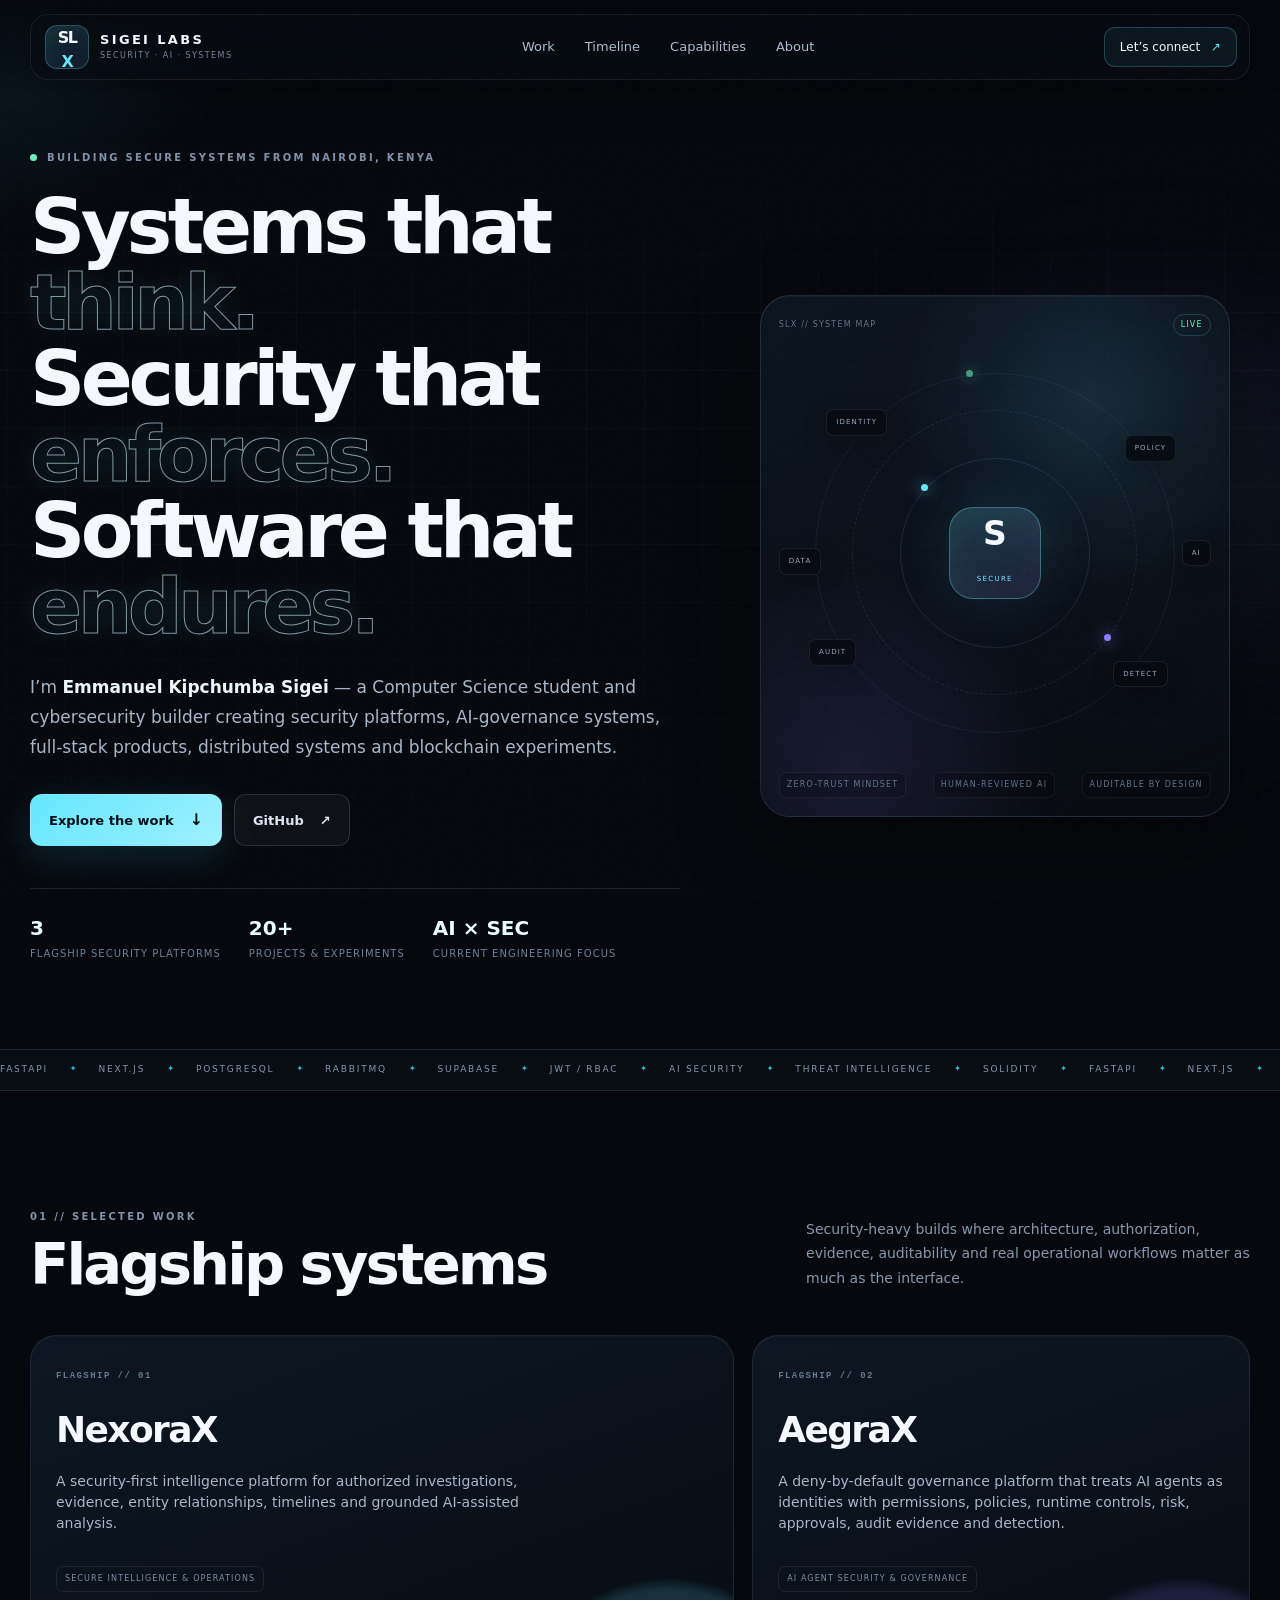
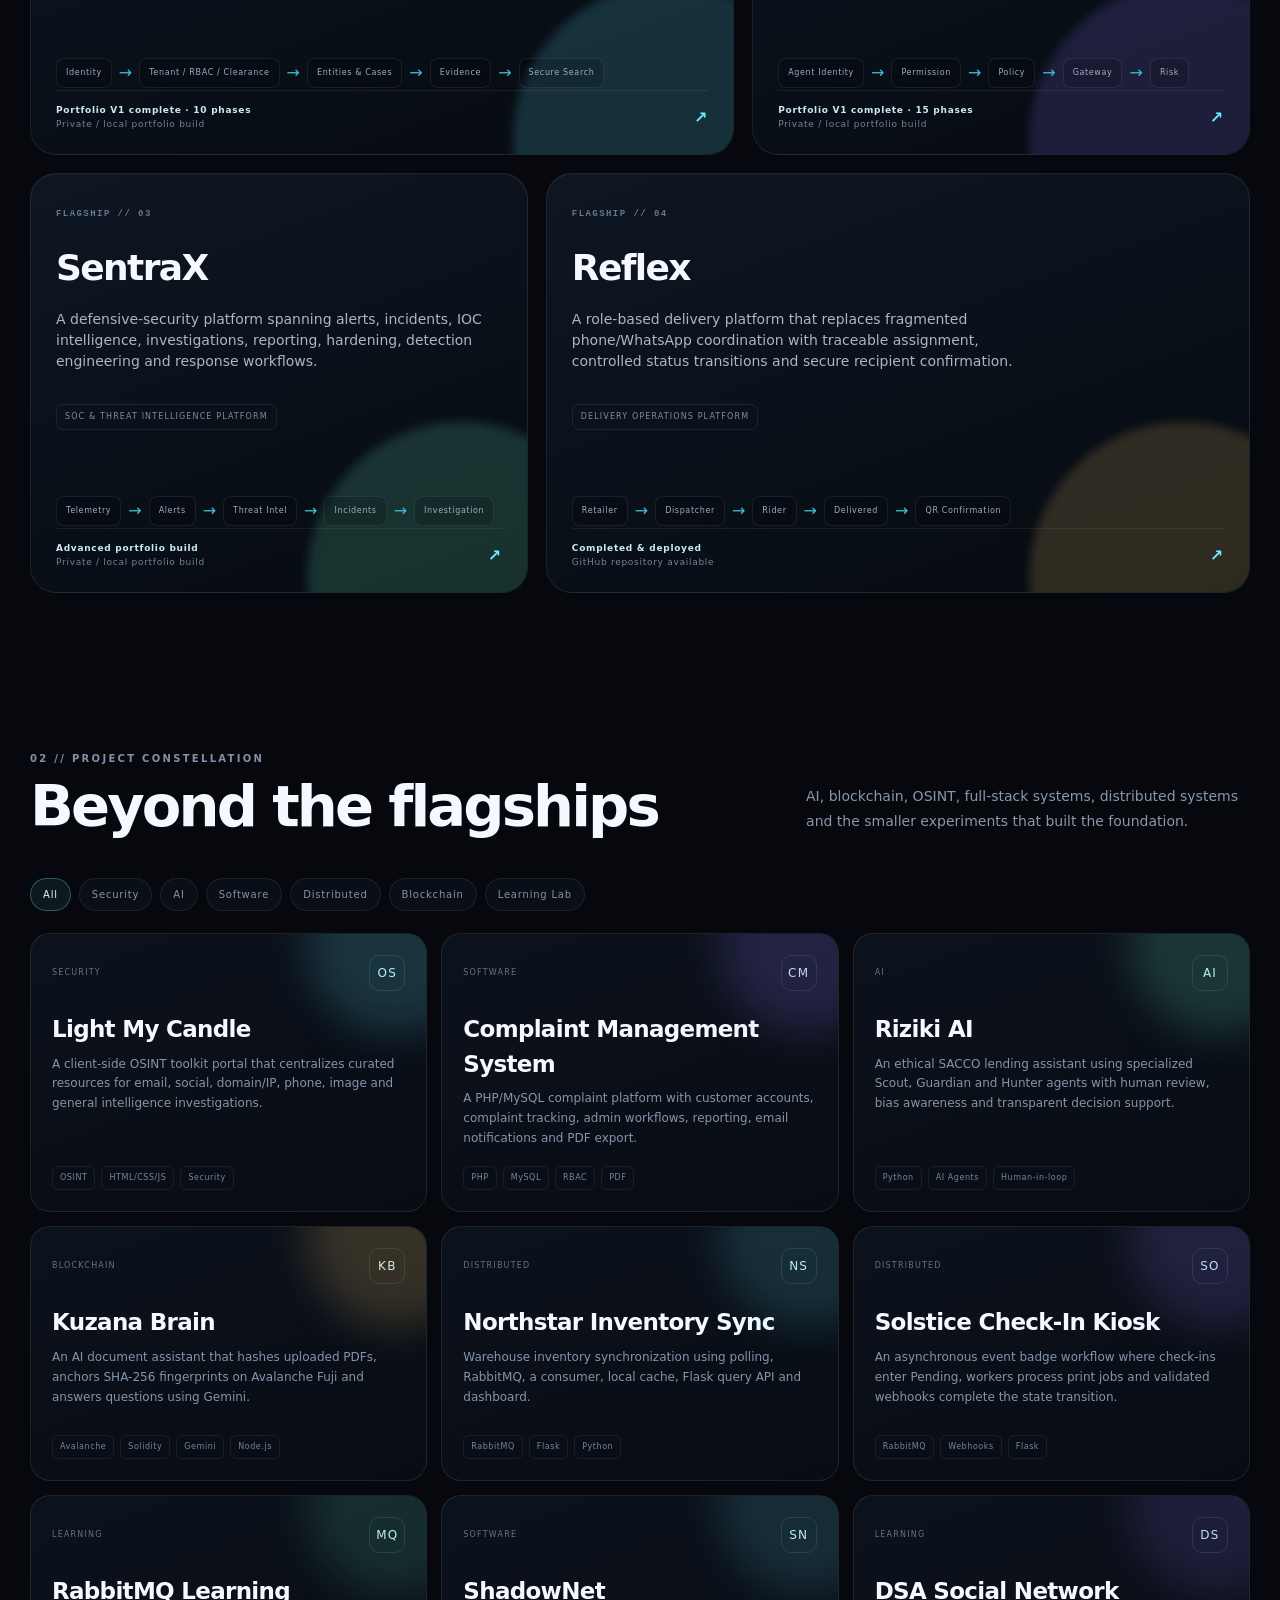
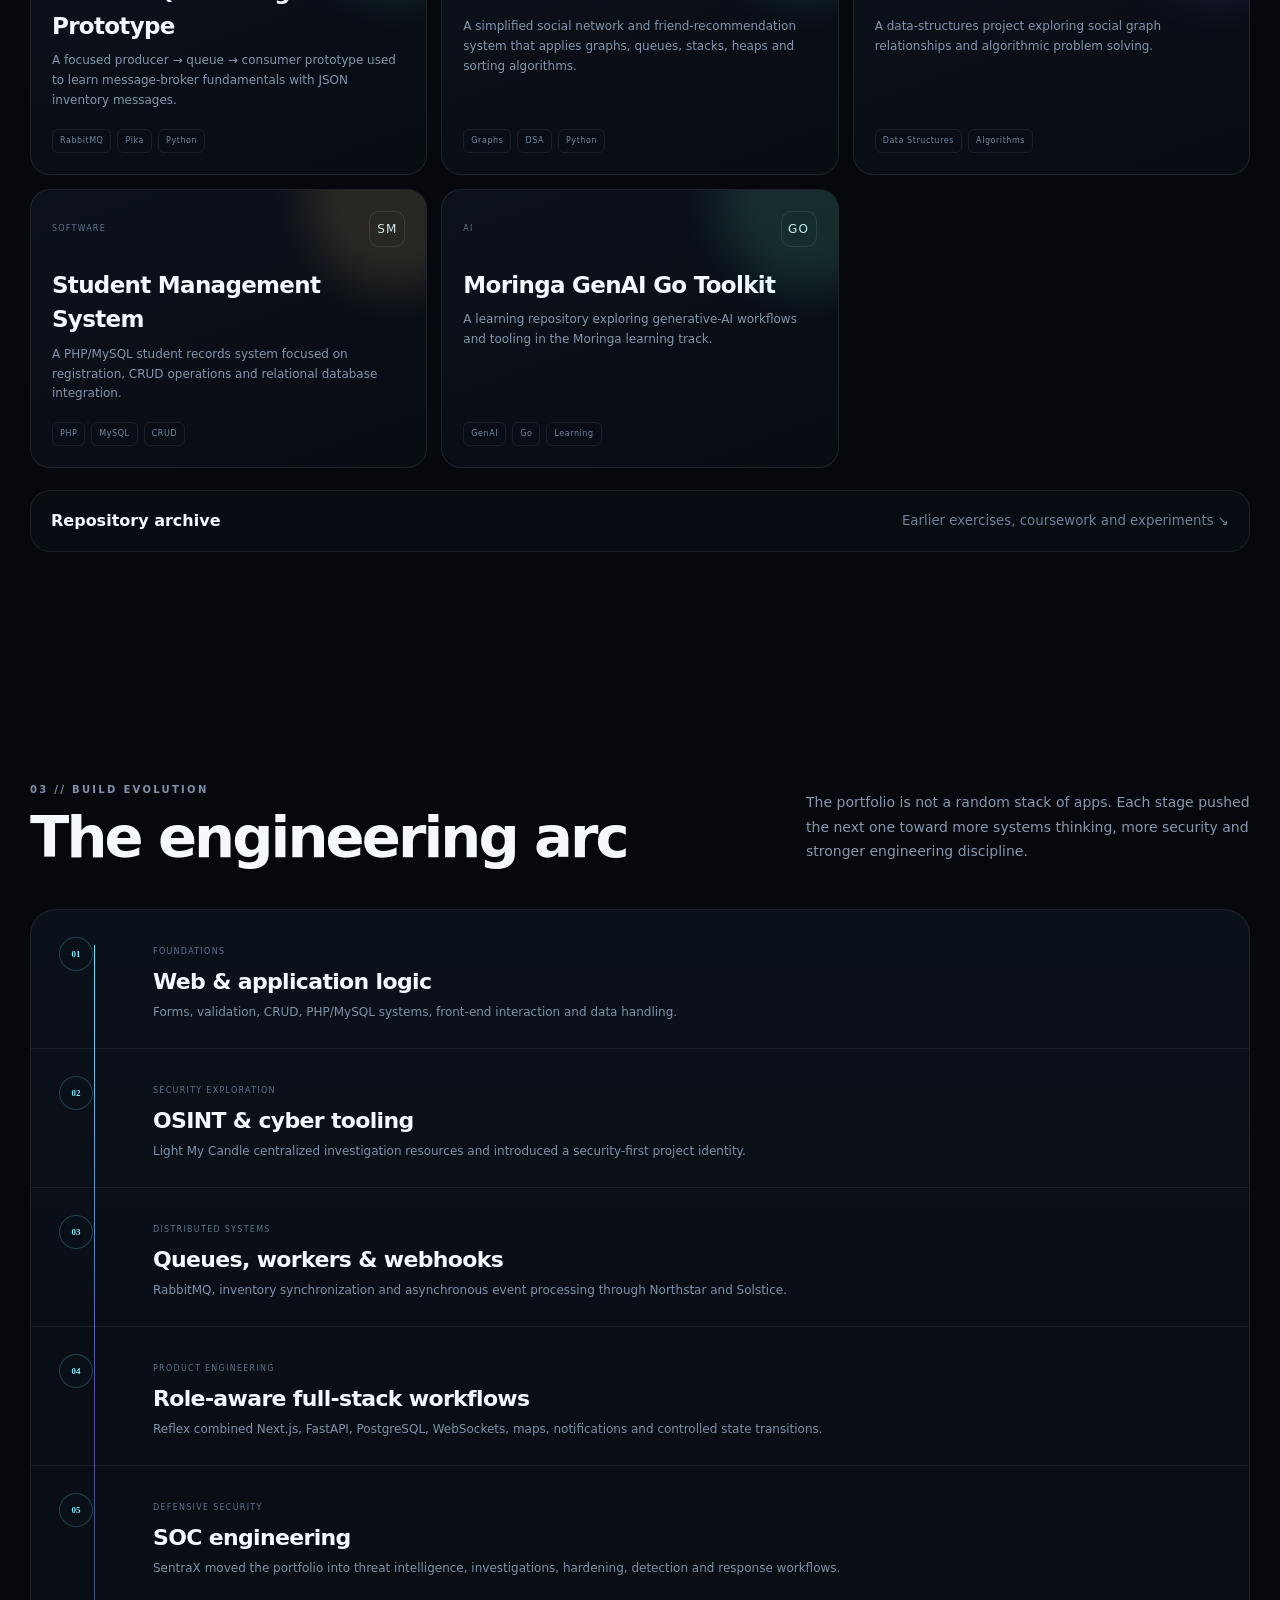
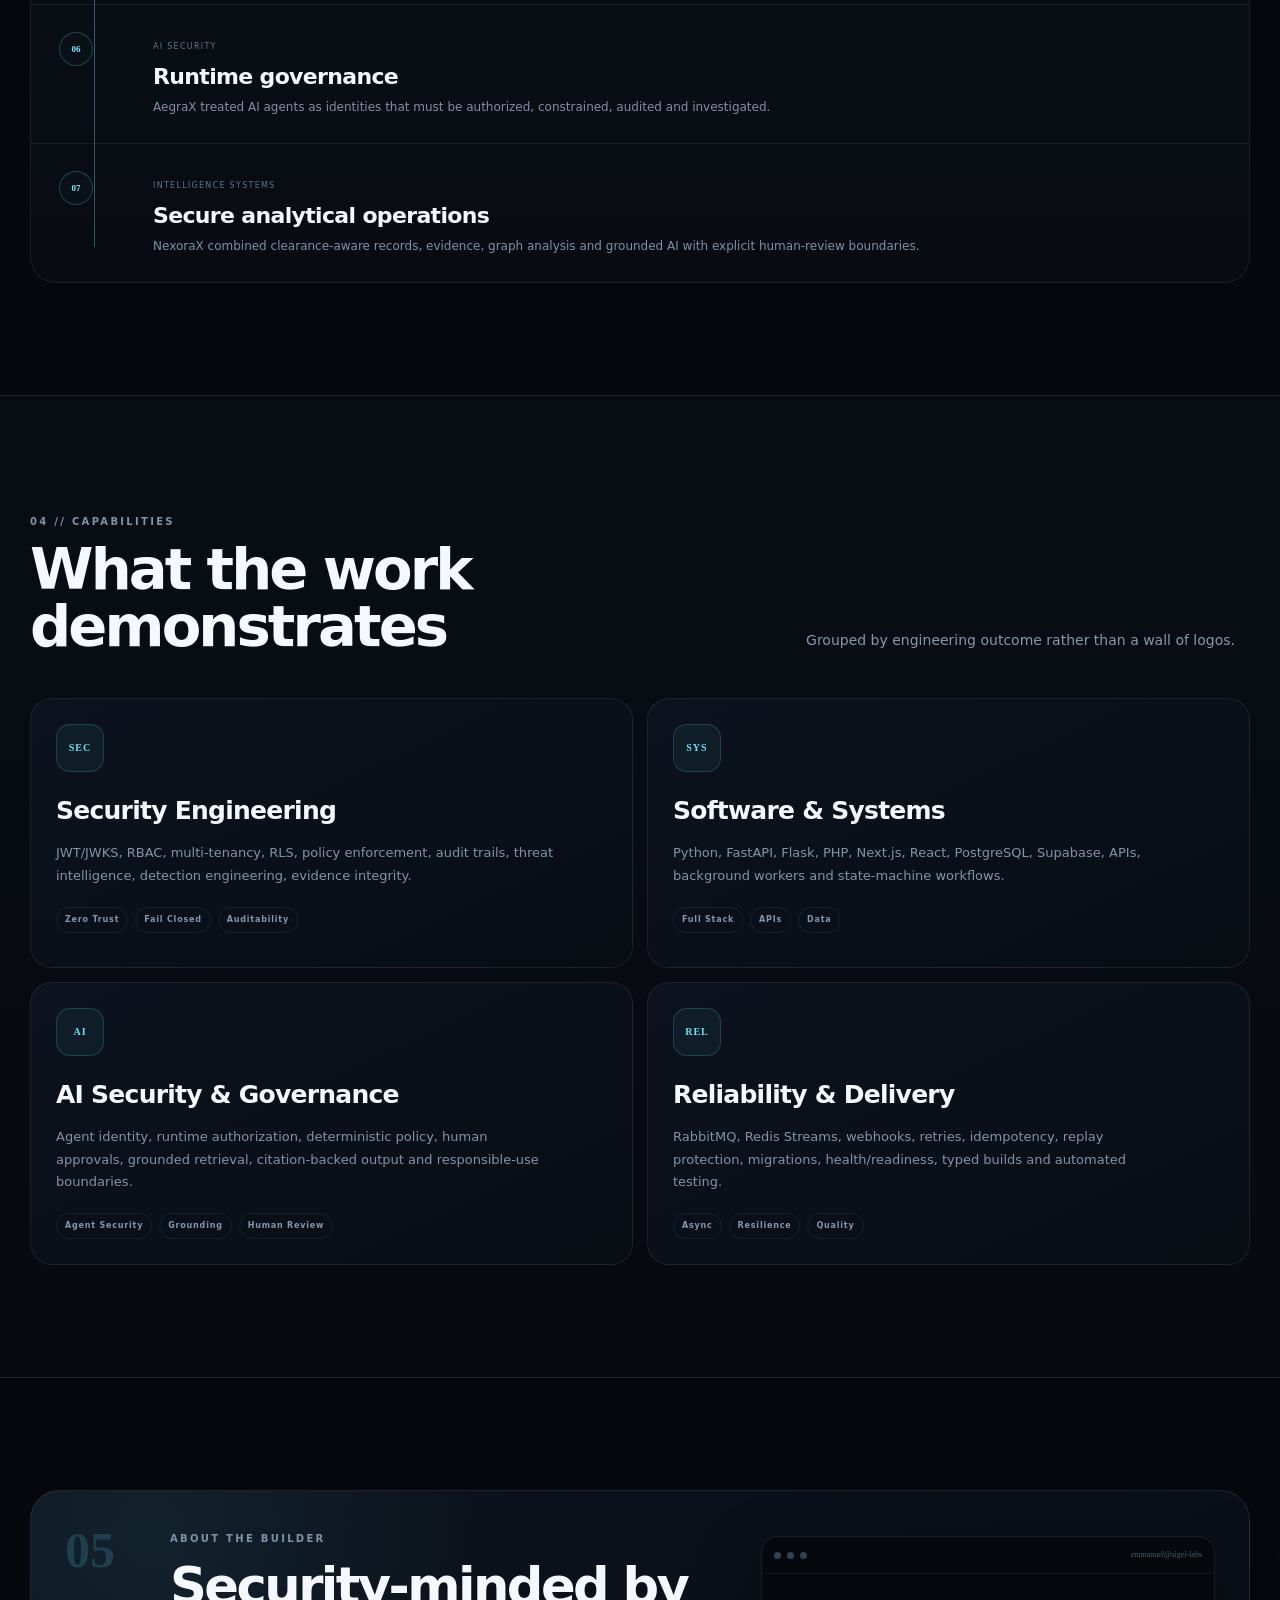
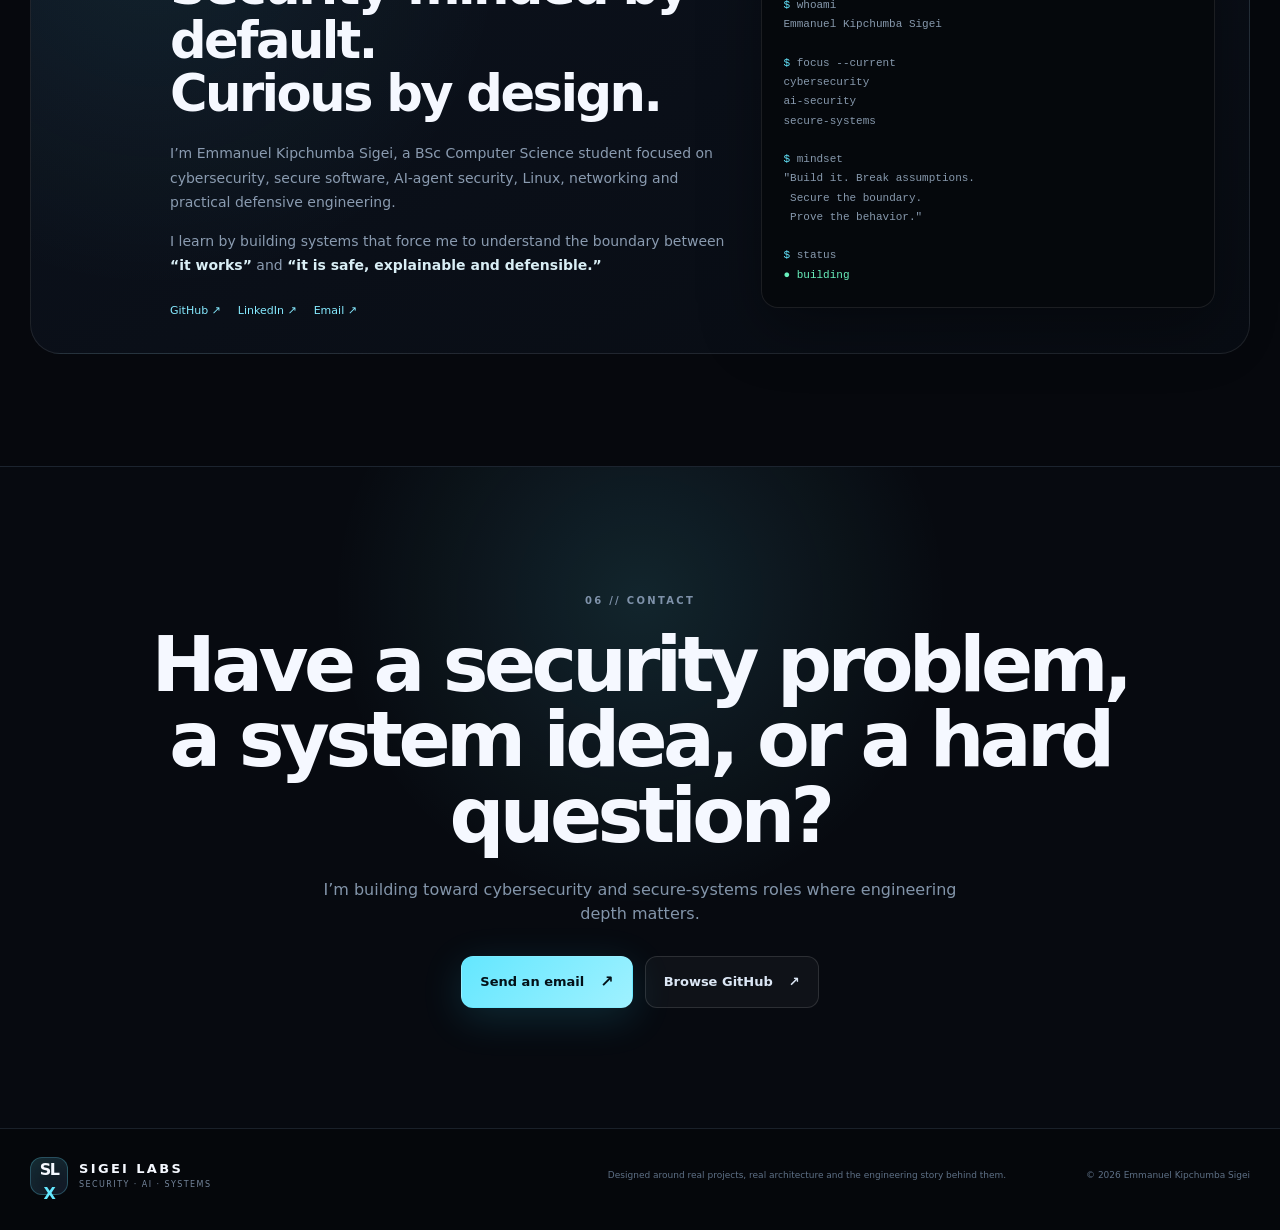
==== index.html @ a8c39b71 "feat: add Sigei Labs portfolio page" ====
<!doctype html>
<html lang="en">
<head>
  <meta charset="utf-8" />
  <meta name="viewport" content="width=device-width, initial-scale=1" />
  <meta name="theme-color" content="#070a10" />
  <meta name="description" content="Sigei Labs — Emmanuel Kipchumba Sigei's cybersecurity, AI security, software systems and blockchain portfolio." />
  <title>Sigei Labs — Security, AI & Software Systems</title>
  <link rel="icon" href="favicon.svg" type="image/svg+xml" />
  <link rel="stylesheet" href="styles/base.css" />
  <link rel="stylesheet" href="styles/hero.css" />
  <link rel="stylesheet" href="styles/projects.css" />
  <link rel="stylesheet" href="styles/sections.css" />
  <link rel="stylesheet" href="styles/modal-responsive.css" />
</head>
<body>
  <div class="noise" aria-hidden="true"></div>
  <div class="mouse-glow" id="mouseGlow" aria-hidden="true"></div>

  <header class="nav-wrap">
    <nav class="nav shell" aria-label="Primary navigation">
      <a href="#top" class="brand" aria-label="Sigei Labs home">
        <span class="brand-mark">SL<span>X</span></span>
        <span class="brand-copy"><b>SIGEI LABS</b><small>SECURITY · AI · SYSTEMS</small></span>
      </a>
      <div class="nav-links" id="navLinks">
        <a href="#work">Work</a>
        <a href="#timeline">Timeline</a>
        <a href="#capabilities">Capabilities</a>
        <a href="#about">About</a>
      </div>
      <a class="nav-cta" href="#contact">Let’s connect <span>↗</span></a>
      <button class="menu-btn" id="menuBtn" aria-expanded="false" aria-controls="navLinks" aria-label="Toggle navigation">☰</button>
    </nav>
  </header>

  <main id="top">
    <section class="hero shell">
      <div class="hero-grid" aria-hidden="true"></div>
      <div class="hero-copy reveal">
        <div class="eyebrow"><span class="pulse-dot"></span> BUILDING SECURE SYSTEMS FROM NAIROBI, KENYA</div>
        <h1>Systems that <em>think.</em><br/>Security that <em>enforces.</em><br/>Software that <em>endures.</em></h1>
        <p class="hero-sub">I’m <strong>Emmanuel Kipchumba Sigei</strong> — a Computer Science student and cybersecurity builder creating security platforms, AI-governance systems, full-stack products, distributed systems and blockchain experiments.</p>
        <div class="hero-actions">
          <a class="btn btn-primary" href="#work">Explore the work <span>↓</span></a>
          <a class="btn btn-ghost" href="https://github.com/6manusigei3" target="_blank" rel="noreferrer">GitHub <span>↗</span></a>
        </div>
        <div class="hero-proof">
          <div><b>3</b><span>Flagship security platforms</span></div>
          <div><b>20+</b><span>Projects & experiments</span></div>
          <div><b>AI × SEC</b><span>Current engineering focus</span></div>
        </div>
      </div>

      <div class="hero-visual reveal" data-delay="120" aria-label="Abstract security architecture visualization">
        <div class="orbital-card">
          <div class="orbital-top"><span>SLX // SYSTEM MAP</span><span class="live">LIVE</span></div>
          <div class="orbital-scene">
            <div class="orbit orbit-1"></div>
            <div class="orbit orbit-2"></div>
            <div class="orbit orbit-3"></div>
            <div class="core"><span>S</span><small>SECURE</small></div>
            <span class="node n1">IDENTITY</span>
            <span class="node n2">POLICY</span>
            <span class="node n3">AUDIT</span>
            <span class="node n4">DETECT</span>
            <span class="node n5">AI</span>
            <span class="node n6">DATA</span>
          </div>
          <div class="orbital-bottom">
            <span>ZERO-TRUST MINDSET</span>
            <span>HUMAN-REVIEWED AI</span>
            <span>AUDITABLE BY DESIGN</span>
          </div>
        </div>
      </div>
    </section>

    <section class="marquee" aria-label="Technology highlights">
      <div class="marquee-track">
        <span>FASTAPI</span><i>✦</i><span>NEXT.JS</span><i>✦</i><span>POSTGRESQL</span><i>✦</i><span>RABBITMQ</span><i>✦</i><span>SUPABASE</span><i>✦</i><span>JWT / RBAC</span><i>✦</i><span>AI SECURITY</span><i>✦</i><span>THREAT INTELLIGENCE</span><i>✦</i><span>SOLIDITY</span><i>✦</i>
        <span>FASTAPI</span><i>✦</i><span>NEXT.JS</span><i>✦</i><span>POSTGRESQL</span><i>✦</i><span>RABBITMQ</span><i>✦</i><span>SUPABASE</span><i>✦</i><span>JWT / RBAC</span><i>✦</i><span>AI SECURITY</span><i>✦</i><span>THREAT INTELLIGENCE</span><i>✦</i><span>SOLIDITY</span><i>✦</i>
      </div>
    </section>

    <section class="section shell" id="work">
      <div class="section-head reveal">
        <div>
          <span class="kicker">01 // SELECTED WORK</span>
          <h2>Flagship systems</h2>
        </div>
        <p>Security-heavy builds where architecture, authorization, evidence, auditability and real operational workflows matter as much as the interface.</p>
      </div>

      <div class="flagship-grid" id="flagshipGrid"></div>
    </section>

    <section class="section shell archive-section">
      <div class="section-head reveal">
        <div>
          <span class="kicker">02 // PROJECT CONSTELLATION</span>
          <h2>Beyond the flagships</h2>
        </div>
        <p>AI, blockchain, OSINT, full-stack systems, distributed systems and the smaller experiments that built the foundation.</p>
      </div>

      <div class="filter-row reveal" id="filterRow">
        <button class="filter active" data-filter="all">All</button>
        <button class="filter" data-filter="security">Security</button>
        <button class="filter" data-filter="ai">AI</button>
        <button class="filter" data-filter="software">Software</button>
        <button class="filter" data-filter="distributed">Distributed</button>
        <button class="filter" data-filter="blockchain">Blockchain</button>
        <button class="filter" data-filter="learning">Learning Lab</button>
      </div>
      <div class="project-grid" id="projectGrid"></div>

      <details class="repo-archive reveal">
        <summary><span>Repository archive</span><small>Earlier exercises, coursework and experiments ↘</small></summary>
        <div class="repo-cloud" id="repoCloud"></div>
      </details>
    </section>

    <section class="section shell" id="timeline">
      <div class="section-head reveal">
        <div>
          <span class="kicker">03 // BUILD EVOLUTION</span>
          <h2>The engineering arc</h2>
        </div>
        <p>The portfolio is not a random stack of apps. Each stage pushed the next one toward more systems thinking, more security and stronger engineering discipline.</p>
      </div>

      <div class="timeline reveal">
        <div class="timeline-line"></div>
        <article><span>01</span><div><small>FOUNDATIONS</small><h3>Web & application logic</h3><p>Forms, validation, CRUD, PHP/MySQL systems, front-end interaction and data handling.</p></div></article>
        <article><span>02</span><div><small>SECURITY EXPLORATION</small><h3>OSINT & cyber tooling</h3><p>Light My Candle centralized investigation resources and introduced a security-first project identity.</p></div></article>
        <article><span>03</span><div><small>DISTRIBUTED SYSTEMS</small><h3>Queues, workers & webhooks</h3><p>RabbitMQ, inventory synchronization and asynchronous event processing through Northstar and Solstice.</p></div></article>
        <article><span>04</span><div><small>PRODUCT ENGINEERING</small><h3>Role-aware full-stack workflows</h3><p>Reflex combined Next.js, FastAPI, PostgreSQL, WebSockets, maps, notifications and controlled state transitions.</p></div></article>
        <article><span>05</span><div><small>DEFENSIVE SECURITY</small><h3>SOC engineering</h3><p>SentraX moved the portfolio into threat intelligence, investigations, hardening, detection and response workflows.</p></div></article>
        <article><span>06</span><div><small>AI SECURITY</small><h3>Runtime governance</h3><p>AegraX treated AI agents as identities that must be authorized, constrained, audited and investigated.</p></div></article>
        <article><span>07</span><div><small>INTELLIGENCE SYSTEMS</small><h3>Secure analytical operations</h3><p>NexoraX combined clearance-aware records, evidence, graph analysis and grounded AI with explicit human-review boundaries.</p></div></article>
      </div>
    </section>

    <section class="section capability-section" id="capabilities">
      <div class="shell">
        <div class="section-head reveal">
          <div>
            <span class="kicker">04 // CAPABILITIES</span>
            <h2>What the work demonstrates</h2>
          </div>
          <p>Grouped by engineering outcome rather than a wall of logos.</p>
        </div>
        <div class="capability-grid">
          <article class="cap reveal"><span>SEC</span><h3>Security Engineering</h3><p>JWT/JWKS, RBAC, multi-tenancy, RLS, policy enforcement, audit trails, threat intelligence, detection engineering, evidence integrity.</p><div class="chips"><b>Zero Trust</b><b>Fail Closed</b><b>Auditability</b></div></article>
          <article class="cap reveal" data-delay="70"><span>SYS</span><h3>Software & Systems</h3><p>Python, FastAPI, Flask, PHP, Next.js, React, PostgreSQL, Supabase, APIs, background workers and state-machine workflows.</p><div class="chips"><b>Full Stack</b><b>APIs</b><b>Data</b></div></article>
          <article class="cap reveal" data-delay="140"><span>AI</span><h3>AI Security & Governance</h3><p>Agent identity, runtime authorization, deterministic policy, human approvals, grounded retrieval, citation-backed output and responsible-use boundaries.</p><div class="chips"><b>Agent Security</b><b>Grounding</b><b>Human Review</b></div></article>
          <article class="cap reveal" data-delay="210"><span>REL</span><h3>Reliability & Delivery</h3><p>RabbitMQ, Redis Streams, webhooks, retries, idempotency, replay protection, migrations, health/readiness, typed builds and automated testing.</p><div class="chips"><b>Async</b><b>Resilience</b><b>Quality</b></div></article>
        </div>
      </div>
    </section>

    <section class="section shell about" id="about">
      <div class="about-card reveal">
        <div class="about-index">05</div>
        <div class="about-main">
          <span class="kicker">ABOUT THE BUILDER</span>
          <h2>Security-minded by default.<br/>Curious by design.</h2>
          <p>I’m Emmanuel Kipchumba Sigei, a BSc Computer Science student focused on cybersecurity, secure software, AI-agent security, Linux, networking and practical defensive engineering.</p>
          <p>I learn by building systems that force me to understand the boundary between <strong>“it works”</strong> and <strong>“it is safe, explainable and defensible.”</strong></p>
          <div class="about-links">
            <a href="https://github.com/6manusigei3" target="_blank" rel="noreferrer">GitHub ↗</a>
            <a href="https://www.linkedin.com/in/emmanuel-kipchumba-16925b3ab" target="_blank" rel="noreferrer">LinkedIn ↗</a>
            <a href="mailto:kipchumbaemmanuel061@gmail.com">Email ↗</a>
          </div>
        </div>
        <div class="about-terminal" aria-label="Terminal style profile card">
          <div class="term-bar"><i></i><i></i><i></i><span>emmanuel@sigei-labs</span></div>
          <pre><code><span>$</span> whoami
Emmanuel Kipchumba Sigei

<span>$</span> focus --current
cybersecurity
ai-security
secure-systems

<span>$</span> mindset
"Build it. Break assumptions.
 Secure the boundary.
 Prove the behavior."

<span>$</span> status
<span class="term-green">● building</span></code></pre>
        </div>
      </div>
    </section>

    <section class="contact-section" id="contact">
      <div class="shell contact-inner reveal">
        <span class="kicker">06 // CONTACT</span>
        <h2>Have a security problem,<br/>a system idea, or a hard question?</h2>
        <p>I’m building toward cybersecurity and secure-systems roles where engineering depth matters.</p>
        <div class="contact-actions">
          <a class="btn btn-primary" href="mailto:kipchumbaemmanuel061@gmail.com">Send an email <span>↗</span></a>
          <a class="btn btn-ghost" href="https://github.com/6manusigei3" target="_blank" rel="noreferrer">Browse GitHub <span>↗</span></a>
        </div>
      </div>
    </section>
  </main>

  <footer>
    <div class="shell footer-inner">
      <div class="brand footer-brand"><span class="brand-mark">SL<span>X</span></span><span class="brand-copy"><b>SIGEI LABS</b><small>SECURITY · AI · SYSTEMS</small></span></div>
      <p>Designed around real projects, real architecture and the engineering story behind them.</p>
      <span>© 2026 Emmanuel Kipchumba Sigei</span>
    </div>
  </footer>

  <dialog class="project-modal" id="projectModal">
    <button class="modal-close" id="modalClose" aria-label="Close project details">×</button>
    <div id="modalContent"></div>
  </dialog>

  <script src="app.js"></script>
</body>
</html>
---- styles/base.css ----
:root{
  --bg:#06080d;--bg2:#090d15;--panel:#0d131f;--panel2:#101827;--text:#f5f8ff;--muted:#93a4ba;
  --line:rgba(155,190,230,.14);--cyan:#64e7ff;--cyan2:#27c3e6;--violet:#8d7cff;--green:#69f0bd;--amber:#f5c76a;
  --max:1220px;--radius:26px;--shadow:0 30px 80px rgba(0,0,0,.38)
}
*{box-sizing:border-box}html{scroll-behavior:smooth}body{margin:0;background:var(--bg);color:var(--text);font-family:Inter,ui-sans-serif,system-ui,-apple-system,BlinkMacSystemFont,"Segoe UI",sans-serif;line-height:1.5;overflow-x:hidden}a{color:inherit;text-decoration:none}button{font:inherit}.shell{width:min(var(--max),calc(100% - 42px));margin-inline:auto}.noise{position:fixed;inset:0;pointer-events:none;z-index:100;opacity:.15;background-image:url("data:image/svg+xml,%3Csvg viewBox='0 0 180 180' xmlns='http://www.w3.org/2000/svg'%3E%3Cfilter id='n'%3E%3CfeTurbulence type='fractalNoise' baseFrequency='.9' numOctaves='3' stitchTiles='stitch'/%3E%3C/filter%3E%3Crect width='100%25' height='100%25' filter='url(%23n)' opacity='.11'/%3E%3C/svg%3E")}.mouse-glow{position:fixed;left:0;top:0;width:520px;height:520px;border-radius:50%;background:radial-gradient(circle,rgba(65,210,255,.10),transparent 67%);pointer-events:none;z-index:-1;transform:translate(-50%,-50%)}
.nav-wrap{position:fixed;z-index:60;top:0;left:0;right:0;padding:14px 0;background:linear-gradient(to bottom,rgba(6,8,13,.88),rgba(6,8,13,.58),transparent);backdrop-filter:blur(14px);-webkit-backdrop-filter:blur(14px)}.nav{display:flex;align-items:center;justify-content:space-between;border:1px solid rgba(255,255,255,.07);background:rgba(8,12,19,.72);border-radius:18px;padding:10px 12px 10px 14px;box-shadow:0 14px 50px rgba(0,0,0,.24)}.brand{display:flex;align-items:center;gap:11px}.brand-mark{display:grid;place-items:center;width:44px;height:44px;border:1px solid rgba(100,231,255,.28);border-radius:12px;background:linear-gradient(145deg,rgba(100,231,255,.14),rgba(141,124,255,.08));font-weight:900;letter-spacing:-1.5px;box-shadow:inset 0 0 24px rgba(100,231,255,.06)}.brand-mark span{color:var(--cyan)}.brand-copy{display:grid;line-height:1.05}.brand-copy b{font-size:13px;letter-spacing:.18em}.brand-copy small{margin-top:5px;color:#73849a;font-size:8px;letter-spacing:.18em}.nav-links{display:flex;gap:30px}.nav-links a{color:#aebccd;font-size:13px;transition:.25s}.nav-links a:hover{color:white}.nav-cta{font-size:12px;border:1px solid rgba(100,231,255,.22);padding:10px 15px;border-radius:11px;background:rgba(100,231,255,.06)}.nav-cta span{color:var(--cyan);margin-left:7px}.menu-btn{display:none;background:none;border:0;color:white;font-size:24px}
---- styles/hero.css ----
.hero{min-height:100vh;padding:150px 0 88px;display:grid;grid-template-columns:1.12fr .88fr;gap:60px;align-items:center;position:relative}.hero-grid{position:absolute;inset:80px -20vw 0;background-image:linear-gradient(rgba(111,157,202,.055) 1px,transparent 1px),linear-gradient(90deg,rgba(111,157,202,.055) 1px,transparent 1px);background-size:58px 58px;mask-image:linear-gradient(to bottom,transparent 5%,black 30%,transparent 95%);z-index:-2}.hero-grid:after{content:"";position:absolute;width:760px;height:760px;border-radius:50%;right:-30px;top:40px;background:radial-gradient(circle,rgba(83,221,255,.1),rgba(134,100,255,.05) 36%,transparent 66%);filter:blur(10px)}.eyebrow,.kicker{font-size:10px;letter-spacing:.23em;font-weight:800;color:#7f92aa}.eyebrow{display:flex;align-items:center;gap:10px;margin-bottom:24px}.pulse-dot{width:7px;height:7px;border-radius:50%;background:var(--green);box-shadow:0 0 0 0 rgba(105,240,189,.55);animation:pulse 2.2s infinite}.hero h1{margin:0;font-size:clamp(47px,6vw,84px);line-height:.99;letter-spacing:-.058em;max-width:800px}.hero h1 em{font-style:normal;color:transparent;-webkit-text-stroke:1px rgba(206,239,255,.62);text-shadow:0 0 30px rgba(100,231,255,.10)}.hero-sub{color:#a8b6c9;font-size:17px;max-width:680px;margin:28px 0 32px;line-height:1.75}.hero-sub strong{color:#eef7ff;font-weight:650}.hero-actions,.contact-actions{display:flex;gap:12px;flex-wrap:wrap}.btn{display:inline-flex;align-items:center;gap:16px;padding:13px 18px;border-radius:12px;font-size:13px;font-weight:700;border:1px solid transparent;transition:.25s;cursor:pointer}.btn:hover{transform:translateY(-2px)}.btn-primary{color:#031017;background:linear-gradient(135deg,var(--cyan),#9ff1ff);box-shadow:0 10px 40px rgba(48,208,240,.16)}.btn-primary span{font-size:16px}.btn-ghost{border-color:rgba(255,255,255,.12);background:rgba(255,255,255,.035);color:#dce7f5}.hero-proof{display:flex;gap:28px;margin-top:42px;padding-top:24px;border-top:1px solid var(--line)}.hero-proof div{display:grid;gap:3px}.hero-proof b{font-size:20px;color:#eaffff}.hero-proof span{color:#6e8098;font-size:10px;text-transform:uppercase;letter-spacing:.1em}
.hero-visual{display:flex;justify-content:center}.orbital-card{width:min(100%,470px);aspect-ratio:.9;border:1px solid rgba(144,193,232,.16);border-radius:30px;background:linear-gradient(155deg,rgba(14,22,34,.88),rgba(8,12,18,.72));box-shadow:var(--shadow),inset 0 1px rgba(255,255,255,.04);padding:18px;position:relative;overflow:hidden}.orbital-card:before{content:"";position:absolute;inset:0;background:radial-gradient(circle at 70% 20%,rgba(93,218,255,.12),transparent 35%),radial-gradient(circle at 20% 90%,rgba(141,124,255,.12),transparent 32%)}.orbital-top,.orbital-bottom{position:relative;z-index:2;display:flex;justify-content:space-between;align-items:center;color:#62738a;font-size:8px;letter-spacing:.15em}.live{color:var(--green);border:1px solid rgba(105,240,189,.2);padding:4px 7px;border-radius:999px}.orbital-bottom{position:absolute;bottom:18px;left:18px;right:18px;gap:6px}.orbital-bottom span{border:1px solid rgba(255,255,255,.06);border-radius:7px;padding:6px 7px;background:rgba(0,0,0,.18)}.orbital-scene{height:calc(100% - 50px);position:relative;display:grid;place-items:center}.core{position:absolute;z-index:4;width:92px;height:92px;border-radius:24px;display:grid;place-items:center;background:linear-gradient(145deg,rgba(91,226,255,.20),rgba(141,124,255,.14));border:1px solid rgba(120,232,255,.34);box-shadow:0 0 60px rgba(75,215,255,.13),inset 0 0 40px rgba(255,255,255,.04)}.core span{font-size:33px;font-weight:900;line-height:.8}.core small{font-size:7px;letter-spacing:.19em;color:#7ee9ff}.orbit{position:absolute;border-radius:50%;border:1px solid rgba(114,173,215,.15)}.orbit:before{content:"";position:absolute;width:7px;height:7px;border-radius:50%;background:var(--cyan);box-shadow:0 0 16px var(--cyan)}.orbit-1{width:190px;height:190px;animation:spin 20s linear infinite}.orbit-1:before{left:20px;top:25px}.orbit-2{width:285px;height:285px;border-style:dashed;animation:spin 34s linear infinite reverse}.orbit-2:before{right:25px;bottom:53px;background:var(--violet);box-shadow:0 0 15px var(--violet)}.orbit-3{width:360px;height:360px;opacity:.6;animation:spin 50s linear infinite}.orbit-3:before{left:42%;top:-4px;background:var(--green);box-shadow:0 0 15px var(--green)}.node{position:absolute;z-index:3;font-size:7px;letter-spacing:.16em;color:#93a9c1;border:1px solid rgba(255,255,255,.08);padding:7px 9px;border-radius:7px;background:rgba(7,11,17,.9);box-shadow:0 8px 24px rgba(0,0,0,.22)}.n1{top:17%;left:11%}.n2{top:23%;right:8%}.n3{bottom:24%;left:7%}.n4{bottom:19%;right:10%}.n5{top:47%;right:0}.n6{top:49%;left:0}
.marquee{border-block:1px solid var(--line);overflow:hidden;background:#080c13}.marquee-track{display:flex;width:max-content;gap:22px;padding:13px 0;animation:marquee 34s linear infinite}.marquee span{font-size:9px;letter-spacing:.2em;color:#8496ab}.marquee i{color:#2fbad3;font-style:normal;font-size:8px}
---- styles/projects.css ----
.section{padding:112px 0}.section-head{display:grid;grid-template-columns:1fr .62fr;gap:60px;align-items:end;margin-bottom:42px}.section-head h2{font-size:clamp(38px,4.5vw,64px);letter-spacing:-.05em;margin:9px 0 0;line-height:1}.section-head p{color:#8798ad;max-width:520px;margin:0 0 3px;line-height:1.75;font-size:14px}
.flagship-grid{display:grid;grid-template-columns:repeat(12,1fr);gap:18px}.flagship-card{position:relative;min-height:420px;border:1px solid rgba(157,190,221,.12);background:linear-gradient(160deg,rgba(16,25,39,.86),rgba(7,11,17,.88));border-radius:var(--radius);padding:25px;overflow:hidden;cursor:pointer;transition:.35s;box-shadow:inset 0 1px rgba(255,255,255,.025)}.flagship-card:hover{transform:translateY(-6px);border-color:rgba(100,231,255,.26);box-shadow:0 28px 70px rgba(0,0,0,.3),0 0 0 1px rgba(100,231,255,.03)}.flagship-card:nth-child(1),.flagship-card:nth-child(4){grid-column:span 7}.flagship-card:nth-child(2),.flagship-card:nth-child(3){grid-column:span 5}.flagship-card .card-glow{position:absolute;inset:auto -90px -140px auto;width:310px;height:310px;border-radius:50%;filter:blur(5px);opacity:.17}.flagship-card .serial{font:700 9px/1 ui-monospace,SFMono-Regular,Menlo,monospace;letter-spacing:.16em;color:#66788f}.flagship-card h3{font-size:36px;letter-spacing:-.045em;margin:18px 0 7px}.flagship-card .tagline{color:#a8b7c9;font-size:14px;max-width:480px}.flagship-card .project-type{display:inline-flex;margin-top:18px;border:1px solid rgba(255,255,255,.08);padding:6px 8px;border-radius:7px;font-size:8px;letter-spacing:.14em;color:#7c8da3}.mini-arch{position:absolute;left:25px;right:25px;bottom:66px;display:flex;align-items:center;gap:7px;overflow:hidden}.mini-arch span{white-space:nowrap;border:1px solid rgba(255,255,255,.08);background:rgba(0,0,0,.15);border-radius:8px;padding:8px 9px;font-size:8px;letter-spacing:.08em;color:#9aadc1}.mini-arch i{font-style:normal;color:#3dbed7}.card-foot{position:absolute;left:25px;right:25px;bottom:23px;border-top:1px solid rgba(255,255,255,.07);padding-top:13px;display:flex;justify-content:space-between;align-items:center;color:#73849a;font-size:9px;letter-spacing:.08em}.card-foot b{color:#cbeaf3;font-weight:700}.card-foot strong{font-size:16px;color:#6feaff}
.archive-section{padding-top:40px}.filter-row{display:flex;gap:8px;flex-wrap:wrap;margin-bottom:22px}.filter{cursor:pointer;border:1px solid rgba(255,255,255,.08);background:#0a0f17;color:#8292a8;border-radius:999px;padding:8px 12px;font-size:10px;letter-spacing:.08em;transition:.25s}.filter:hover,.filter.active{border-color:rgba(100,231,255,.32);background:rgba(100,231,255,.08);color:#dffaff}.project-grid{display:grid;grid-template-columns:repeat(3,1fr);gap:14px}.project-card{position:relative;border:1px solid rgba(255,255,255,.085);border-radius:20px;padding:21px;background:linear-gradient(160deg,#0c121c,#080c13);min-height:255px;display:flex;flex-direction:column;transition:.3s;overflow:hidden}.project-card:hover{transform:translateY(-4px);border-color:rgba(100,231,255,.2)}.project-card:before{content:"";position:absolute;right:-60px;top:-80px;width:180px;height:180px;border-radius:50%;background:var(--card-accent,rgba(100,231,255,.16));filter:blur(20px)}.project-card .pc-top{display:flex;justify-content:space-between;align-items:center;color:#61738a;font-size:8px;letter-spacing:.15em}.project-card .pc-symbol{width:36px;height:36px;border-radius:10px;display:grid;place-items:center;border:1px solid rgba(255,255,255,.1);font-size:12px;color:#cbeef6}.project-card h3{font-size:23px;letter-spacing:-.03em;margin:21px 0 8px}.project-card p{color:#8495aa;font-size:12px;line-height:1.65;margin:0}.project-card .tags{display:flex;gap:6px;flex-wrap:wrap;margin-top:auto;padding-top:18px}.project-card .tags span{font-size:8px;letter-spacing:.07em;border:1px solid rgba(255,255,255,.07);border-radius:6px;padding:5px 7px;color:#74879d}.project-card .pc-link{position:absolute;inset:0;z-index:3}.repo-archive{margin-top:22px;border:1px solid rgba(255,255,255,.08);border-radius:20px;background:#080d14;overflow:hidden}.repo-archive summary{list-style:none;cursor:pointer;padding:18px 20px;display:flex;justify-content:space-between;align-items:center}.repo-archive summary::-webkit-details-marker{display:none}.repo-archive summary span{font-weight:700}.repo-archive summary small{color:#6f8197}.repo-cloud{padding:4px 18px 20px;display:flex;flex-wrap:wrap;gap:8px}.repo-cloud a{font-size:9px;color:#7e90a6;border:1px solid rgba(255,255,255,.07);padding:7px 9px;border-radius:7px}.repo-cloud a:hover{color:#c8f8ff;border-color:rgba(100,231,255,.2)}
---- styles/sections.css ----
.timeline{position:relative;display:grid;gap:0;border:1px solid rgba(255,255,255,.08);border-radius:26px;background:linear-gradient(180deg,#0b111a,#080c12);overflow:hidden}.timeline-line{position:absolute;left:63px;top:35px;bottom:35px;width:1px;background:linear-gradient(var(--cyan),rgba(141,124,255,.6),rgba(105,240,189,.35))}.timeline article{display:grid;grid-template-columns:76px 1fr;gap:18px;padding:27px 28px;border-bottom:1px solid rgba(255,255,255,.065);position:relative}.timeline article:last-child{border-bottom:0}.timeline article>span{width:34px;height:34px;border-radius:50%;display:grid;place-items:center;background:#091018;border:1px solid rgba(100,231,255,.24);z-index:2;font:700 9px ui-monospace;color:#84ecff}.timeline small{color:#5f7289;font-size:8px;letter-spacing:.16em}.timeline h3{font-size:22px;letter-spacing:-.03em;margin:4px 0 5px}.timeline p{color:#7f91a7;font-size:12px;margin:0;max-width:800px}
.capability-section{border-block:1px solid var(--line);background:linear-gradient(180deg,#080d14,#070a10)}.capability-grid{display:grid;grid-template-columns:repeat(2,1fr);gap:14px}.cap{border:1px solid rgba(255,255,255,.08);border-radius:22px;background:linear-gradient(155deg,#0c131e,#080d14);padding:25px;min-height:270px}.cap>span{display:grid;place-items:center;width:48px;height:48px;border:1px solid rgba(100,231,255,.18);background:rgba(100,231,255,.05);border-radius:14px;color:#6edff4;font:800 10px ui-monospace;letter-spacing:.1em}.cap h3{font-size:25px;letter-spacing:-.03em;margin:20px 0 8px}.cap p{color:#8293a8;line-height:1.7;font-size:13px;max-width:500px}.chips{display:flex;gap:7px;flex-wrap:wrap;margin-top:20px}.chips b{font-size:8px;letter-spacing:.1em;color:#8396ab;border:1px solid rgba(255,255,255,.07);border-radius:999px;padding:6px 8px;font-weight:650}
.about-card{border:1px solid rgba(255,255,255,.09);border-radius:30px;background:radial-gradient(circle at 10% 10%,rgba(100,231,255,.08),transparent 30%),linear-gradient(155deg,#0c121d,#080c13);padding:34px;display:grid;grid-template-columns:70px 1.1fr .9fr;gap:35px;align-items:center}.about-index{font:800 50px/1 ui-monospace;color:rgba(100,231,255,.16);align-self:start}.about-main h2{font-size:clamp(34px,4vw,54px);letter-spacing:-.05em;line-height:1.05;margin:11px 0 20px}.about-main p{color:#8a9bb0;line-height:1.75;font-size:14px;max-width:620px}.about-main strong{color:#d9eef5}.about-links{display:flex;gap:17px;flex-wrap:wrap;margin-top:25px}.about-links a{font-size:11px;color:#86eaff}.about-terminal{border:1px solid rgba(255,255,255,.09);border-radius:17px;background:#05080c;overflow:hidden;box-shadow:0 20px 60px rgba(0,0,0,.35)}.term-bar{height:37px;border-bottom:1px solid rgba(255,255,255,.06);display:flex;align-items:center;gap:6px;padding:0 12px}.term-bar i{width:7px;height:7px;border-radius:50%;background:#33404f}.term-bar span{margin-left:auto;color:#4d5d70;font-size:8px;font-family:ui-monospace}.about-terminal pre{margin:0;padding:22px;font:11px/1.75 ui-monospace,SFMono-Regular,Menlo,monospace;color:#8799ad;white-space:pre-wrap}.about-terminal code>span{color:#64e7ff}.term-green{color:#69f0bd!important}
.contact-section{padding:120px 0;background:radial-gradient(circle at 50% 20%,rgba(100,231,255,.12),transparent 37%),#070a10;border-top:1px solid var(--line)}.contact-inner{text-align:center}.contact-inner h2{font-size:clamp(44px,6vw,84px);letter-spacing:-.06em;line-height:.98;margin:16px auto 25px;max-width:1000px}.contact-inner p{color:#8395aa;max-width:660px;margin:0 auto 30px}.contact-actions{justify-content:center}footer{border-top:1px solid var(--line);padding:28px 0 35px;background:#05070b}.footer-inner{display:grid;grid-template-columns:1fr 1fr auto;gap:30px;align-items:center}.footer-brand .brand-mark{width:38px;height:38px}.footer-inner p,.footer-inner>span{color:#5e7086;font-size:9px}.footer-inner p{text-align:center}
---- styles/modal-responsive.css ----
.project-modal{width:min(920px,calc(100% - 30px));max-height:90vh;border:1px solid rgba(153,196,226,.18);border-radius:28px;background:#080d14;color:white;padding:0;box-shadow:0 40px 120px rgba(0,0,0,.75);overflow:auto}.project-modal::backdrop{background:rgba(2,5,8,.78);backdrop-filter:blur(12px)}.modal-close{position:sticky;top:14px;float:right;z-index:8;margin:14px 14px -48px 0;width:38px;height:38px;border-radius:50%;border:1px solid rgba(255,255,255,.09);background:rgba(8,13,20,.9);color:#dcecf5;font-size:22px;cursor:pointer}.modal-hero{padding:42px 42px 30px;background:radial-gradient(circle at 85% 10%,var(--modal-glow,rgba(100,231,255,.15)),transparent 37%);border-bottom:1px solid rgba(255,255,255,.07)}.modal-hero .kicker{display:block;margin-bottom:14px}.modal-hero h2{font-size:48px;letter-spacing:-.05em;margin:0 0 10px}.modal-hero>p{color:#97a8bb;max-width:700px;line-height:1.7}.modal-status{display:flex;gap:8px;flex-wrap:wrap;margin-top:22px}.modal-status span{font-size:8px;letter-spacing:.11em;border:1px solid rgba(255,255,255,.08);padding:6px 8px;border-radius:7px;color:#8497ac}.modal-body{padding:32px 42px 44px}.modal-section{margin-bottom:28px}.modal-section h3{font-size:13px;letter-spacing:.1em;text-transform:uppercase;color:#c8e8f2;margin-bottom:12px}.modal-section p{color:#8b9db1;line-height:1.75;font-size:13px}.arch-flow{display:flex;align-items:center;gap:6px;flex-wrap:wrap}.arch-flow span{font-size:9px;border:1px solid rgba(100,231,255,.15);background:rgba(100,231,255,.045);padding:8px 10px;border-radius:8px;color:#aad1dc}.arch-flow i{font-style:normal;color:#48cee8}.modal-list{display:grid;grid-template-columns:repeat(2,1fr);gap:8px;padding:0;list-style:none}.modal-list li{color:#8295aa;font-size:11px;border:1px solid rgba(255,255,255,.065);background:#090f17;border-radius:10px;padding:10px 12px}.modal-tech{display:flex;flex-wrap:wrap;gap:7px}.modal-tech span{font-size:9px;color:#8fa3b9;background:#0c131d;border:1px solid rgba(255,255,255,.07);padding:6px 8px;border-radius:999px}.modal-link{display:inline-flex;margin-top:8px;color:#68e6ff;font-size:11px}.modal-link:hover{text-decoration:underline}
.reveal{opacity:0;transform:translateY(18px);transition:opacity .75s ease,transform .75s ease}.reveal.in{opacity:1;transform:none}
@keyframes pulse{70%{box-shadow:0 0 0 8px rgba(105,240,189,0)}100%{box-shadow:0 0 0 0 rgba(105,240,189,0)}}@keyframes spin{to{transform:rotate(360deg)}}@keyframes marquee{to{transform:translateX(-50%)}}
@media(max-width:980px){.hero{grid-template-columns:1fr;padding-top:135px}.hero-visual{order:-1;justify-content:flex-end}.orbital-card{width:390px}.section-head{grid-template-columns:1fr;gap:18px}.project-grid{grid-template-columns:repeat(2,1fr)}.about-card{grid-template-columns:60px 1fr}.about-terminal{grid-column:2}.footer-inner{grid-template-columns:1fr auto}.footer-inner p{display:none}.flagship-card:nth-child(n){grid-column:span 6}}
@media(max-width:760px){.shell{width:min(var(--max),calc(100% - 26px))}.nav-links{position:absolute;top:72px;left:13px;right:13px;display:none;flex-direction:column;gap:0;padding:8px;border:1px solid rgba(255,255,255,.08);background:#090e16;border-radius:15px}.nav-links.open{display:flex}.nav-links a{padding:12px}.nav-cta{display:none}.menu-btn{display:block}.hero{padding-top:120px}.hero h1{font-size:50px}.hero-proof{gap:14px;display:grid;grid-template-columns:repeat(3,1fr)}.hero-proof b{font-size:16px}.hero-proof span{font-size:8px}.hero-visual{justify-content:center}.orbital-card{width:100%;max-width:410px}.orbital-bottom{flex-wrap:wrap}.flagship-card:nth-child(n){grid-column:span 12}.project-grid,.capability-grid{grid-template-columns:1fr}.about-card{grid-template-columns:1fr;padding:25px}.about-index{display:none}.about-terminal{grid-column:auto}.footer-inner{grid-template-columns:1fr}.footer-inner>span{text-align:left}.modal-hero,.modal-body{padding-left:23px;padding-right:23px}.modal-hero h2{font-size:37px}.modal-list{grid-template-columns:1fr}.section{padding:86px 0}.timeline article{grid-template-columns:55px 1fr;padding:22px 18px}.timeline-line{left:35px}.contact-inner h2{font-size:46px}}
@media(prefers-reduced-motion:reduce){*{animation-duration:.01ms!important;animation-iteration-count:1!important;scroll-behavior:auto!important}.reveal{opacity:1;transform:none}}
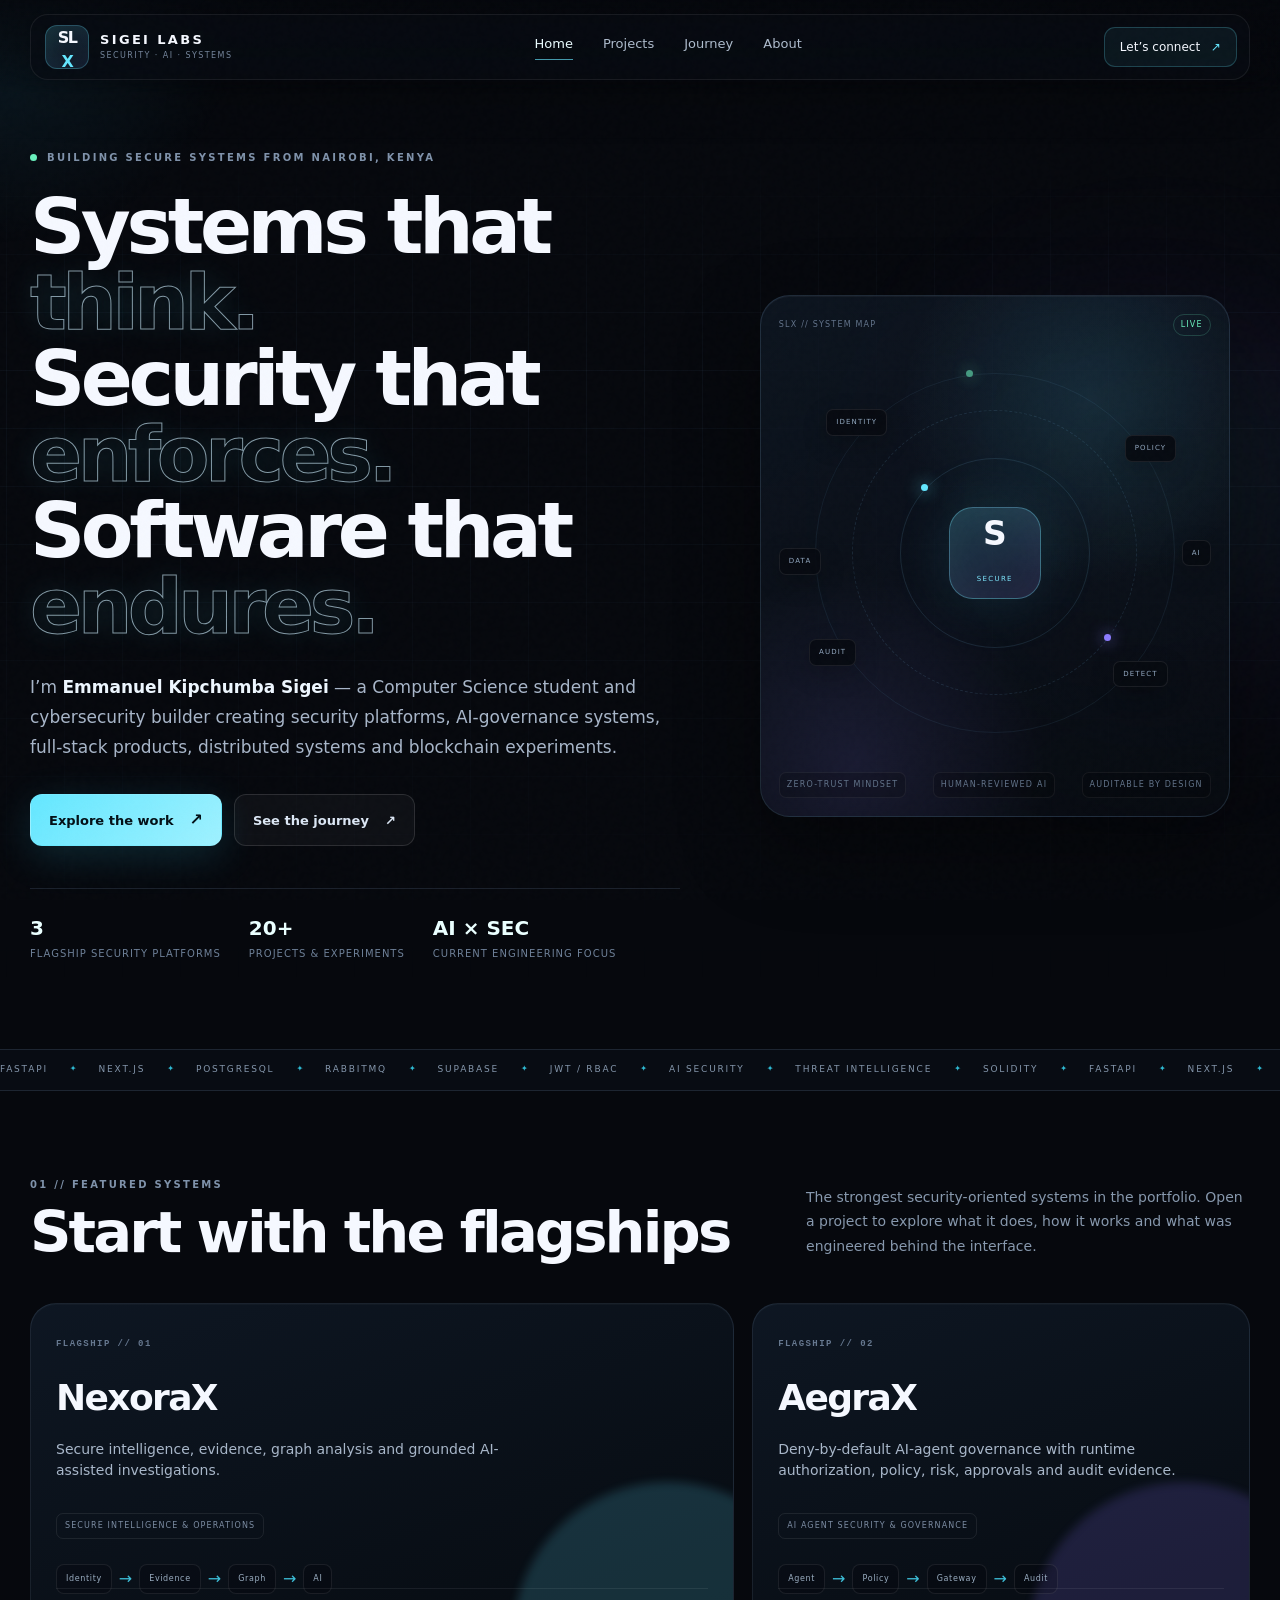
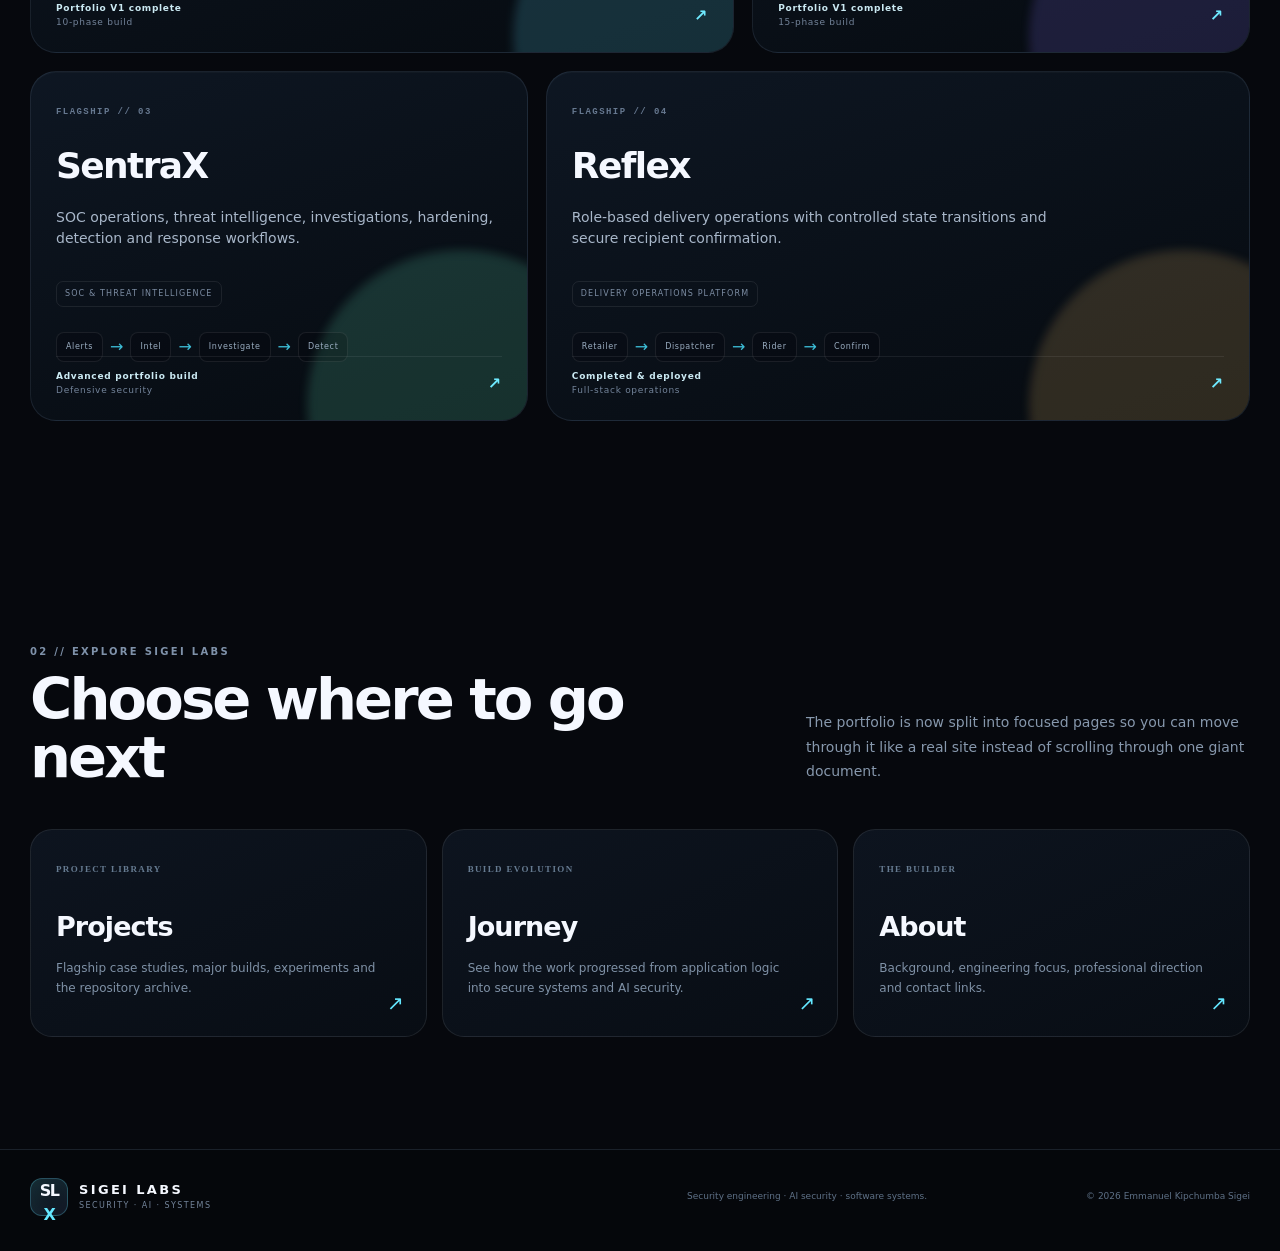
==== commit c1dcf900: "feat: turn homepage into multi-page portfolio entry point" ====
--- a/index.html
+++ b/index.html
@@ -12,6 +12,7 @@
   <link rel="stylesheet" href="styles/projects.css" />
   <link rel="stylesheet" href="styles/sections.css" />
   <link rel="stylesheet" href="styles/modal-responsive.css" />
+  <link rel="stylesheet" href="styles/pages.css" />
 </head>
 <body>
   <div class="noise" aria-hidden="true"></div>
@@ -19,17 +20,9 @@
 
   <header class="nav-wrap">
     <nav class="nav shell" aria-label="Primary navigation">
-      <a href="#top" class="brand" aria-label="Sigei Labs home">
-        <span class="brand-mark">SL<span>X</span></span>
-        <span class="brand-copy"><b>SIGEI LABS</b><small>SECURITY · AI · SYSTEMS</small></span>
-      </a>
-      <div class="nav-links" id="navLinks">
-        <a href="#work">Work</a>
-        <a href="#timeline">Timeline</a>
-        <a href="#capabilities">Capabilities</a>
-        <a href="#about">About</a>
-      </div>
-      <a class="nav-cta" href="#contact">Let’s connect <span>↗</span></a>
+      <a href="index.html" class="brand" aria-label="Sigei Labs home"><span class="brand-mark">SL<span>X</span></span><span class="brand-copy"><b>SIGEI LABS</b><small>SECURITY · AI · SYSTEMS</small></span></a>
+      <div class="nav-links" id="navLinks"><a class="active" href="index.html">Home</a><a href="projects.html">Projects</a><a href="journey.html">Journey</a><a href="about.html">About</a></div>
+      <a class="nav-cta" href="about.html#contact">Let’s connect <span>↗</span></a>
       <button class="menu-btn" id="menuBtn" aria-expanded="false" aria-controls="navLinks" aria-label="Toggle navigation">☰</button>
     </nav>
   </header>
@@ -41,186 +34,34 @@
         <div class="eyebrow"><span class="pulse-dot"></span> BUILDING SECURE SYSTEMS FROM NAIROBI, KENYA</div>
         <h1>Systems that <em>think.</em><br/>Security that <em>enforces.</em><br/>Software that <em>endures.</em></h1>
         <p class="hero-sub">I’m <strong>Emmanuel Kipchumba Sigei</strong> — a Computer Science student and cybersecurity builder creating security platforms, AI-governance systems, full-stack products, distributed systems and blockchain experiments.</p>
-        <div class="hero-actions">
-          <a class="btn btn-primary" href="#work">Explore the work <span>↓</span></a>
-          <a class="btn btn-ghost" href="https://github.com/6manusigei3" target="_blank" rel="noreferrer">GitHub <span>↗</span></a>
-        </div>
-        <div class="hero-proof">
-          <div><b>3</b><span>Flagship security platforms</span></div>
-          <div><b>20+</b><span>Projects & experiments</span></div>
-          <div><b>AI × SEC</b><span>Current engineering focus</span></div>
-        </div>
+        <div class="hero-actions"><a class="btn btn-primary" href="projects.html">Explore the work <span>↗</span></a><a class="btn btn-ghost" href="journey.html">See the journey <span>↗</span></a></div>
+        <div class="hero-proof"><div><b>3</b><span>Flagship security platforms</span></div><div><b>20+</b><span>Projects & experiments</span></div><div><b>AI × SEC</b><span>Current engineering focus</span></div></div>
       </div>
 
       <div class="hero-visual reveal" data-delay="120" aria-label="Abstract security architecture visualization">
-        <div class="orbital-card">
-          <div class="orbital-top"><span>SLX // SYSTEM MAP</span><span class="live">LIVE</span></div>
-          <div class="orbital-scene">
-            <div class="orbit orbit-1"></div>
-            <div class="orbit orbit-2"></div>
-            <div class="orbit orbit-3"></div>
-            <div class="core"><span>S</span><small>SECURE</small></div>
-            <span class="node n1">IDENTITY</span>
-            <span class="node n2">POLICY</span>
-            <span class="node n3">AUDIT</span>
-            <span class="node n4">DETECT</span>
-            <span class="node n5">AI</span>
-            <span class="node n6">DATA</span>
-          </div>
-          <div class="orbital-bottom">
-            <span>ZERO-TRUST MINDSET</span>
-            <span>HUMAN-REVIEWED AI</span>
-            <span>AUDITABLE BY DESIGN</span>
-          </div>
-        </div>
+        <div class="orbital-card"><div class="orbital-top"><span>SLX // SYSTEM MAP</span><span class="live">LIVE</span></div><div class="orbital-scene"><div class="orbit orbit-1"></div><div class="orbit orbit-2"></div><div class="orbit orbit-3"></div><div class="core"><span>S</span><small>SECURE</small></div><span class="node n1">IDENTITY</span><span class="node n2">POLICY</span><span class="node n3">AUDIT</span><span class="node n4">DETECT</span><span class="node n5">AI</span><span class="node n6">DATA</span></div><div class="orbital-bottom"><span>ZERO-TRUST MINDSET</span><span>HUMAN-REVIEWED AI</span><span>AUDITABLE BY DESIGN</span></div></div>
       </div>
     </section>
 
-    <section class="marquee" aria-label="Technology highlights">
-      <div class="marquee-track">
-        <span>FASTAPI</span><i>✦</i><span>NEXT.JS</span><i>✦</i><span>POSTGRESQL</span><i>✦</i><span>RABBITMQ</span><i>✦</i><span>SUPABASE</span><i>✦</i><span>JWT / RBAC</span><i>✦</i><span>AI SECURITY</span><i>✦</i><span>THREAT INTELLIGENCE</span><i>✦</i><span>SOLIDITY</span><i>✦</i>
-        <span>FASTAPI</span><i>✦</i><span>NEXT.JS</span><i>✦</i><span>POSTGRESQL</span><i>✦</i><span>RABBITMQ</span><i>✦</i><span>SUPABASE</span><i>✦</i><span>JWT / RBAC</span><i>✦</i><span>AI SECURITY</span><i>✦</i><span>THREAT INTELLIGENCE</span><i>✦</i><span>SOLIDITY</span><i>✦</i>
+    <section class="marquee" aria-label="Technology highlights"><div class="marquee-track"><span>FASTAPI</span><i>✦</i><span>NEXT.JS</span><i>✦</i><span>POSTGRESQL</span><i>✦</i><span>RABBITMQ</span><i>✦</i><span>SUPABASE</span><i>✦</i><span>JWT / RBAC</span><i>✦</i><span>AI SECURITY</span><i>✦</i><span>THREAT INTELLIGENCE</span><i>✦</i><span>SOLIDITY</span><i>✦</i><span>FASTAPI</span><i>✦</i><span>NEXT.JS</span><i>✦</i><span>POSTGRESQL</span><i>✦</i><span>RABBITMQ</span><i>✦</i><span>SUPABASE</span><i>✦</i><span>JWT / RBAC</span><i>✦</i><span>AI SECURITY</span><i>✦</i><span>THREAT INTELLIGENCE</span><i>✦</i><span>SOLIDITY</span><i>✦</i></div></section>
+
+    <section class="home-featured shell">
+      <div class="section-head reveal"><div><span class="kicker">01 // FEATURED SYSTEMS</span><h2>Start with the flagships</h2></div><p>The strongest security-oriented systems in the portfolio. Open a project to explore what it does, how it works and what was engineered behind the interface.</p></div>
+      <div class="flagship-grid">
+        <a class="flagship-card reveal" href="projects.html#nexorax" style="--accent:#64e7ff"><div class="card-glow" style="background:#64e7ff"></div><span class="serial">FLAGSHIP // 01</span><h3>NexoraX</h3><p class="tagline">Secure intelligence, evidence, graph analysis and grounded AI-assisted investigations.</p><span class="project-type">SECURE INTELLIGENCE & OPERATIONS</span><div class="mini-arch"><span>Identity</span><i>→</i><span>Evidence</span><i>→</i><span>Graph</span><i>→</i><span>AI</span></div><div class="card-foot"><span><b>Portfolio V1 complete</b><br/>10-phase build</span><strong>↗</strong></div></a>
+        <a class="flagship-card reveal" href="projects.html#aegrax" style="--accent:#8d7cff" data-delay="60"><div class="card-glow" style="background:#8d7cff"></div><span class="serial">FLAGSHIP // 02</span><h3>AegraX</h3><p class="tagline">Deny-by-default AI-agent governance with runtime authorization, policy, risk, approvals and audit evidence.</p><span class="project-type">AI AGENT SECURITY & GOVERNANCE</span><div class="mini-arch"><span>Agent</span><i>→</i><span>Policy</span><i>→</i><span>Gateway</span><i>→</i><span>Audit</span></div><div class="card-foot"><span><b>Portfolio V1 complete</b><br/>15-phase build</span><strong>↗</strong></div></a>
+        <a class="flagship-card reveal" href="projects.html#sentrax" style="--accent:#69f0bd" data-delay="120"><div class="card-glow" style="background:#69f0bd"></div><span class="serial">FLAGSHIP // 03</span><h3>SentraX</h3><p class="tagline">SOC operations, threat intelligence, investigations, hardening, detection and response workflows.</p><span class="project-type">SOC & THREAT INTELLIGENCE</span><div class="mini-arch"><span>Alerts</span><i>→</i><span>Intel</span><i>→</i><span>Investigate</span><i>→</i><span>Detect</span></div><div class="card-foot"><span><b>Advanced portfolio build</b><br/>Defensive security</span><strong>↗</strong></div></a>
+        <a class="flagship-card reveal" href="projects.html#reflex" style="--accent:#f5c76a" data-delay="180"><div class="card-glow" style="background:#f5c76a"></div><span class="serial">FLAGSHIP // 04</span><h3>Reflex</h3><p class="tagline">Role-based delivery operations with controlled state transitions and secure recipient confirmation.</p><span class="project-type">DELIVERY OPERATIONS PLATFORM</span><div class="mini-arch"><span>Retailer</span><i>→</i><span>Dispatcher</span><i>→</i><span>Rider</span><i>→</i><span>Confirm</span></div><div class="card-foot"><span><b>Completed & deployed</b><br/>Full-stack operations</span><strong>↗</strong></div></a>
       </div>
     </section>
 
-    <section class="section shell" id="work">
-      <div class="section-head reveal">
-        <div>
-          <span class="kicker">01 // SELECTED WORK</span>
-          <h2>Flagship systems</h2>
-        </div>
-        <p>Security-heavy builds where architecture, authorization, evidence, auditability and real operational workflows matter as much as the interface.</p>
-      </div>
-
-      <div class="flagship-grid" id="flagshipGrid"></div>
-    </section>
-
-    <section class="section shell archive-section">
-      <div class="section-head reveal">
-        <div>
-          <span class="kicker">02 // PROJECT CONSTELLATION</span>
-          <h2>Beyond the flagships</h2>
-        </div>
-        <p>AI, blockchain, OSINT, full-stack systems, distributed systems and the smaller experiments that built the foundation.</p>
-      </div>
-
-      <div class="filter-row reveal" id="filterRow">
-        <button class="filter active" data-filter="all">All</button>
-        <button class="filter" data-filter="security">Security</button>
-        <button class="filter" data-filter="ai">AI</button>
-        <button class="filter" data-filter="software">Software</button>
-        <button class="filter" data-filter="distributed">Distributed</button>
-        <button class="filter" data-filter="blockchain">Blockchain</button>
-        <button class="filter" data-filter="learning">Learning Lab</button>
-      </div>
-      <div class="project-grid" id="projectGrid"></div>
-
-      <details class="repo-archive reveal">
-        <summary><span>Repository archive</span><small>Earlier exercises, coursework and experiments ↘</small></summary>
-        <div class="repo-cloud" id="repoCloud"></div>
-      </details>
-    </section>
-
-    <section class="section shell" id="timeline">
-      <div class="section-head reveal">
-        <div>
-          <span class="kicker">03 // BUILD EVOLUTION</span>
-          <h2>The engineering arc</h2>
-        </div>
-        <p>The portfolio is not a random stack of apps. Each stage pushed the next one toward more systems thinking, more security and stronger engineering discipline.</p>
-      </div>
-
-      <div class="timeline reveal">
-        <div class="timeline-line"></div>
-        <article><span>01</span><div><small>FOUNDATIONS</small><h3>Web & application logic</h3><p>Forms, validation, CRUD, PHP/MySQL systems, front-end interaction and data handling.</p></div></article>
-        <article><span>02</span><div><small>SECURITY EXPLORATION</small><h3>OSINT & cyber tooling</h3><p>Light My Candle centralized investigation resources and introduced a security-first project identity.</p></div></article>
-        <article><span>03</span><div><small>DISTRIBUTED SYSTEMS</small><h3>Queues, workers & webhooks</h3><p>RabbitMQ, inventory synchronization and asynchronous event processing through Northstar and Solstice.</p></div></article>
-        <article><span>04</span><div><small>PRODUCT ENGINEERING</small><h3>Role-aware full-stack workflows</h3><p>Reflex combined Next.js, FastAPI, PostgreSQL, WebSockets, maps, notifications and controlled state transitions.</p></div></article>
-        <article><span>05</span><div><small>DEFENSIVE SECURITY</small><h3>SOC engineering</h3><p>SentraX moved the portfolio into threat intelligence, investigations, hardening, detection and response workflows.</p></div></article>
-        <article><span>06</span><div><small>AI SECURITY</small><h3>Runtime governance</h3><p>AegraX treated AI agents as identities that must be authorized, constrained, audited and investigated.</p></div></article>
-        <article><span>07</span><div><small>INTELLIGENCE SYSTEMS</small><h3>Secure analytical operations</h3><p>NexoraX combined clearance-aware records, evidence, graph analysis and grounded AI with explicit human-review boundaries.</p></div></article>
-      </div>
-    </section>
-
-    <section class="section capability-section" id="capabilities">
-      <div class="shell">
-        <div class="section-head reveal">
-          <div>
-            <span class="kicker">04 // CAPABILITIES</span>
-            <h2>What the work demonstrates</h2>
-          </div>
-          <p>Grouped by engineering outcome rather than a wall of logos.</p>
-        </div>
-        <div class="capability-grid">
-          <article class="cap reveal"><span>SEC</span><h3>Security Engineering</h3><p>JWT/JWKS, RBAC, multi-tenancy, RLS, policy enforcement, audit trails, threat intelligence, detection engineering, evidence integrity.</p><div class="chips"><b>Zero Trust</b><b>Fail Closed</b><b>Auditability</b></div></article>
-          <article class="cap reveal" data-delay="70"><span>SYS</span><h3>Software & Systems</h3><p>Python, FastAPI, Flask, PHP, Next.js, React, PostgreSQL, Supabase, APIs, background workers and state-machine workflows.</p><div class="chips"><b>Full Stack</b><b>APIs</b><b>Data</b></div></article>
-          <article class="cap reveal" data-delay="140"><span>AI</span><h3>AI Security & Governance</h3><p>Agent identity, runtime authorization, deterministic policy, human approvals, grounded retrieval, citation-backed output and responsible-use boundaries.</p><div class="chips"><b>Agent Security</b><b>Grounding</b><b>Human Review</b></div></article>
-          <article class="cap reveal" data-delay="210"><span>REL</span><h3>Reliability & Delivery</h3><p>RabbitMQ, Redis Streams, webhooks, retries, idempotency, replay protection, migrations, health/readiness, typed builds and automated testing.</p><div class="chips"><b>Async</b><b>Resilience</b><b>Quality</b></div></article>
-        </div>
-      </div>
-    </section>
-
-    <section class="section shell about" id="about">
-      <div class="about-card reveal">
-        <div class="about-index">05</div>
-        <div class="about-main">
-          <span class="kicker">ABOUT THE BUILDER</span>
-          <h2>Security-minded by default.<br/>Curious by design.</h2>
-          <p>I’m Emmanuel Kipchumba Sigei, a BSc Computer Science student focused on cybersecurity, secure software, AI-agent security, Linux, networking and practical defensive engineering.</p>
-          <p>I learn by building systems that force me to understand the boundary between <strong>“it works”</strong> and <strong>“it is safe, explainable and defensible.”</strong></p>
-          <div class="about-links">
-            <a href="https://github.com/6manusigei3" target="_blank" rel="noreferrer">GitHub ↗</a>
-            <a href="https://www.linkedin.com/in/emmanuel-kipchumba-16925b3ab" target="_blank" rel="noreferrer">LinkedIn ↗</a>
-            <a href="mailto:kipchumbaemmanuel061@gmail.com">Email ↗</a>
-          </div>
-        </div>
-        <div class="about-terminal" aria-label="Terminal style profile card">
-          <div class="term-bar"><i></i><i></i><i></i><span>emmanuel@sigei-labs</span></div>
-          <pre><code><span>$</span> whoami
-Emmanuel Kipchumba Sigei
-
-<span>$</span> focus --current
-cybersecurity
-ai-security
-secure-systems
-
-<span>$</span> mindset
-"Build it. Break assumptions.
- Secure the boundary.
- Prove the behavior."
-
-<span>$</span> status
-<span class="term-green">● building</span></code></pre>
-        </div>
-      </div>
-    </section>
-
-    <section class="contact-section" id="contact">
-      <div class="shell contact-inner reveal">
-        <span class="kicker">06 // CONTACT</span>
-        <h2>Have a security problem,<br/>a system idea, or a hard question?</h2>
-        <p>I’m building toward cybersecurity and secure-systems roles where engineering depth matters.</p>
-        <div class="contact-actions">
-          <a class="btn btn-primary" href="mailto:kipchumbaemmanuel061@gmail.com">Send an email <span>↗</span></a>
-          <a class="btn btn-ghost" href="https://github.com/6manusigei3" target="_blank" rel="noreferrer">Browse GitHub <span>↗</span></a>
-        </div>
-      </div>
+    <section class="section shell">
+      <div class="section-head reveal"><div><span class="kicker">02 // EXPLORE SIGEI LABS</span><h2>Choose where to go next</h2></div><p>The portfolio is now split into focused pages so you can move through it like a real site instead of scrolling through one giant document.</p></div>
+      <div class="page-nav-grid reveal"><a class="page-nav-card" href="projects.html"><small>PROJECT LIBRARY</small><h3>Projects</h3><p>Flagship case studies, major builds, experiments and the repository archive.</p></a><a class="page-nav-card" href="journey.html"><small>BUILD EVOLUTION</small><h3>Journey</h3><p>See how the work progressed from application logic into secure systems and AI security.</p></a><a class="page-nav-card" href="about.html"><small>THE BUILDER</small><h3>About</h3><p>Background, engineering focus, professional direction and contact links.</p></a></div>
     </section>
   </main>
 
-  <footer>
-    <div class="shell footer-inner">
-      <div class="brand footer-brand"><span class="brand-mark">SL<span>X</span></span><span class="brand-copy"><b>SIGEI LABS</b><small>SECURITY · AI · SYSTEMS</small></span></div>
-      <p>Designed around real projects, real architecture and the engineering story behind them.</p>
-      <span>© 2026 Emmanuel Kipchumba Sigei</span>
-    </div>
-  </footer>
-
-  <dialog class="project-modal" id="projectModal">
-    <button class="modal-close" id="modalClose" aria-label="Close project details">×</button>
-    <div id="modalContent"></div>
-  </dialog>
-
-  <script src="app.js"></script>
+  <footer><div class="shell footer-inner"><div class="brand footer-brand"><span class="brand-mark">SL<span>X</span></span><span class="brand-copy"><b>SIGEI LABS</b><small>SECURITY · AI · SYSTEMS</small></span></div><p>Security engineering · AI security · software systems.</p><span>© 2026 Emmanuel Kipchumba Sigei</span></div></footer>
+  <script src="site.js"></script>
 </body>
 </html>
--- a/styles/pages.css
+++ b/styles/pages.css
@@ -0,0 +1,2 @@
+.page-main{padding-top:92px;min-height:70vh}.page-hero{padding:95px 0 55px;position:relative}.page-hero:before{content:"";position:absolute;inset:-120px 0 auto 0;height:420px;background:radial-gradient(circle at 30% 30%,rgba(100,231,255,.09),transparent 42%),radial-gradient(circle at 70% 20%,rgba(141,124,255,.08),transparent 36%);pointer-events:none}.page-hero>*{position:relative}.page-hero .kicker{display:inline-block}.page-hero h1{font-size:clamp(52px,8vw,108px);line-height:.94;letter-spacing:-.065em;margin:15px 0 22px;max-width:1000px}.page-hero h1 em{font-style:normal;color:var(--cyan)}.page-hero p{max-width:720px;color:#92a3b8;font-size:16px;line-height:1.8}.page-nav-grid{display:grid;grid-template-columns:repeat(3,1fr);gap:15px;margin-top:28px}.page-nav-card{position:relative;display:block;border:1px solid rgba(255,255,255,.085);border-radius:22px;padding:25px;background:linear-gradient(155deg,#0d141f,#080d14);min-height:190px;transition:.3s;overflow:hidden}.page-nav-card:after{content:"↗";position:absolute;right:22px;bottom:18px;color:var(--cyan);font-size:20px}.page-nav-card:hover{transform:translateY(-5px);border-color:rgba(100,231,255,.27)}.page-nav-card small{font:700 9px ui-monospace;color:#667b91;letter-spacing:.15em}.page-nav-card h3{font-size:27px;letter-spacing:-.035em;margin:28px 0 8px}.page-nav-card p{color:#7f91a6;font-size:12px;line-height:1.65;max-width:330px}.home-featured{padding:80px 0 105px}.home-featured .flagship-card{display:block}.home-featured .flagship-card:nth-child(1),.home-featured .flagship-card:nth-child(4){grid-column:span 7}.home-featured .flagship-card:nth-child(2),.home-featured .flagship-card:nth-child(3){grid-column:span 5}.home-featured .flagship-card{min-height:350px}.home-featured .mini-arch{bottom:58px}.home-intro-grid{display:grid;grid-template-columns:1fr 1fr;gap:18px;margin-top:28px}.home-intro-panel{border:1px solid rgba(255,255,255,.08);border-radius:24px;background:linear-gradient(155deg,#0c121c,#080c13);padding:28px}.home-intro-panel h3{font-size:28px;letter-spacing:-.035em;margin:8px 0 12px}.home-intro-panel p{color:#8193a8;font-size:13px;line-height:1.75}.home-intro-panel a{display:inline-block;margin-top:12px;color:#80eaff;font-size:11px}.nav-links a.active{color:#eafcff}.nav-links a.active:after{content:"";display:block;height:1px;background:var(--cyan);margin-top:5px;opacity:.65}.page-footer-gap{margin-top:70px}.compact-contact{padding:80px 0}.compact-contact .contact-inner h2{font-size:clamp(40px,5vw,68px)}
+@media(max-width:850px){.page-nav-grid,.home-intro-grid{grid-template-columns:1fr}.page-hero{padding-top:70px}.home-featured .flagship-card:nth-child(n){grid-column:1/-1}.page-hero h1{font-size:clamp(46px,14vw,78px)}}
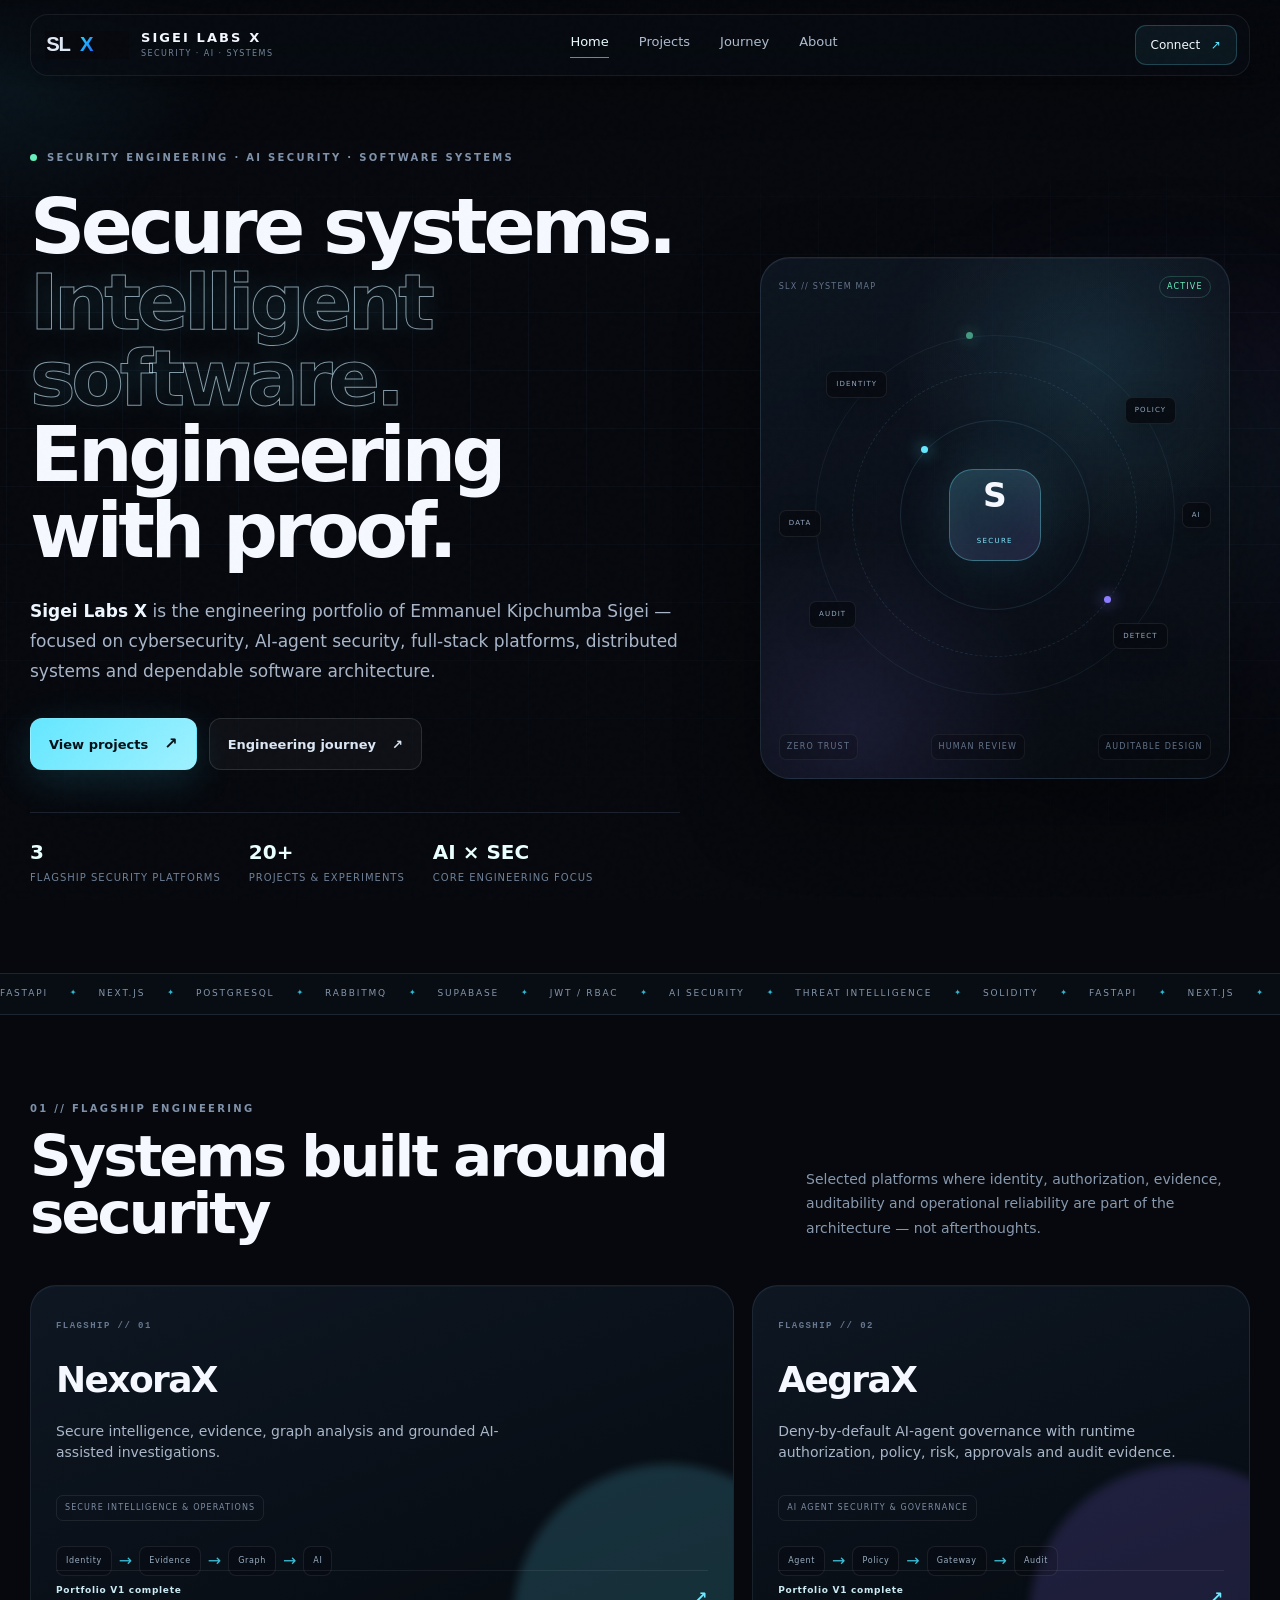
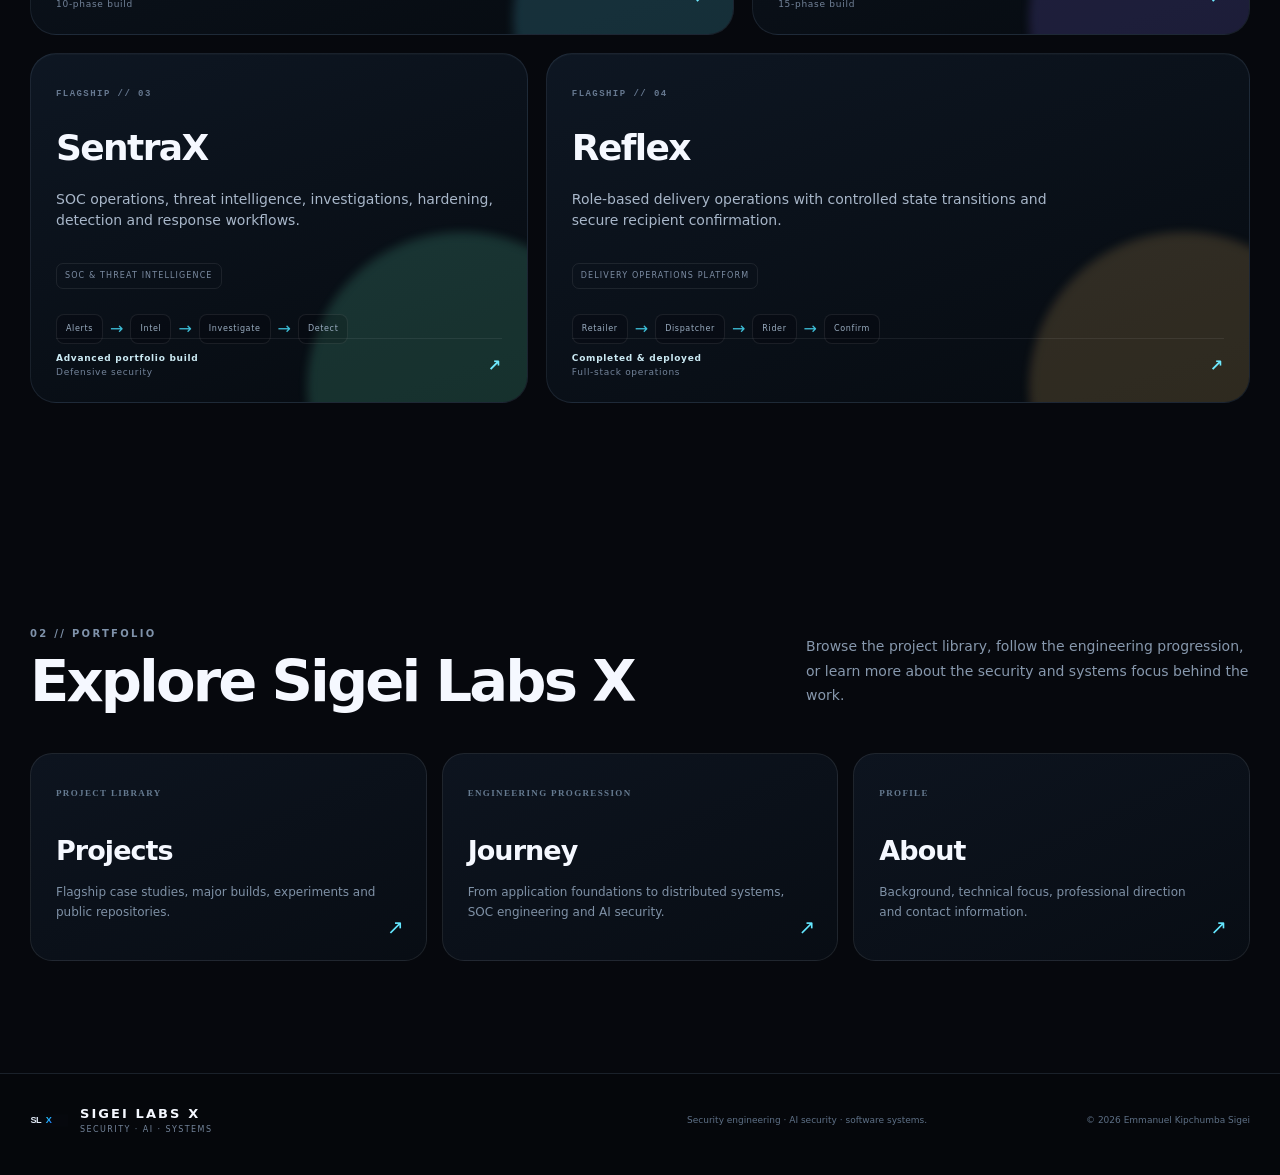
==== commit 23b14499: "Polish homepage copy and Sigei Labs X branding" ====
--- a/index.html
+++ b/index.html
@@ -3,9 +3,9 @@
 <head>
   <meta charset="utf-8" />
   <meta name="viewport" content="width=device-width, initial-scale=1" />
-  <meta name="theme-color" content="#070a10" />
-  <meta name="description" content="Sigei Labs — Emmanuel Kipchumba Sigei's cybersecurity, AI security, software systems and blockchain portfolio." />
-  <title>Sigei Labs — Security, AI & Software Systems</title>
+  <meta name="theme-color" content="#07111f" />
+  <meta name="description" content="Sigei Labs X — Emmanuel Kipchumba Sigei's portfolio in cybersecurity, AI security, secure software and systems engineering." />
+  <title>Sigei Labs X — Security, AI & Software Systems</title>
   <link rel="icon" href="favicon.svg" type="image/svg+xml" />
   <link rel="stylesheet" href="styles/base.css" />
   <link rel="stylesheet" href="styles/hero.css" />
@@ -20,9 +20,9 @@
 
   <header class="nav-wrap">
     <nav class="nav shell" aria-label="Primary navigation">
-      <a href="index.html" class="brand" aria-label="Sigei Labs home"><span class="brand-mark">SL<span>X</span></span><span class="brand-copy"><b>SIGEI LABS</b><small>SECURITY · AI · SYSTEMS</small></span></a>
+      <a href="index.html" class="brand" aria-label="Sigei Labs X home"><span class="brand-mark">SLX</span><span class="brand-copy"><b>SIGEI LABS X</b><small>SECURITY · AI · SYSTEMS</small></span></a>
       <div class="nav-links" id="navLinks"><a class="active" href="index.html">Home</a><a href="projects.html">Projects</a><a href="journey.html">Journey</a><a href="about.html">About</a></div>
-      <a class="nav-cta" href="about.html#contact">Let’s connect <span>↗</span></a>
+      <a class="nav-cta" href="about.html#contact">Connect <span>↗</span></a>
       <button class="menu-btn" id="menuBtn" aria-expanded="false" aria-controls="navLinks" aria-label="Toggle navigation">☰</button>
     </nav>
   </header>
@@ -31,22 +31,22 @@
     <section class="hero shell">
       <div class="hero-grid" aria-hidden="true"></div>
       <div class="hero-copy reveal">
-        <div class="eyebrow"><span class="pulse-dot"></span> BUILDING SECURE SYSTEMS FROM NAIROBI, KENYA</div>
-        <h1>Systems that <em>think.</em><br/>Security that <em>enforces.</em><br/>Software that <em>endures.</em></h1>
-        <p class="hero-sub">I’m <strong>Emmanuel Kipchumba Sigei</strong> — a Computer Science student and cybersecurity builder creating security platforms, AI-governance systems, full-stack products, distributed systems and blockchain experiments.</p>
-        <div class="hero-actions"><a class="btn btn-primary" href="projects.html">Explore the work <span>↗</span></a><a class="btn btn-ghost" href="journey.html">See the journey <span>↗</span></a></div>
-        <div class="hero-proof"><div><b>3</b><span>Flagship security platforms</span></div><div><b>20+</b><span>Projects & experiments</span></div><div><b>AI × SEC</b><span>Current engineering focus</span></div></div>
+        <div class="eyebrow"><span class="pulse-dot"></span> SECURITY ENGINEERING · AI SECURITY · SOFTWARE SYSTEMS</div>
+        <h1>Secure systems.<br/><em>Intelligent software.</em><br/>Engineering with proof.</h1>
+        <p class="hero-sub"><strong>Sigei Labs X</strong> is the engineering portfolio of Emmanuel Kipchumba Sigei — focused on cybersecurity, AI-agent security, full-stack platforms, distributed systems and dependable software architecture.</p>
+        <div class="hero-actions"><a class="btn btn-primary" href="projects.html">View projects <span>↗</span></a><a class="btn btn-ghost" href="journey.html">Engineering journey <span>↗</span></a></div>
+        <div class="hero-proof"><div><b>3</b><span>Flagship security platforms</span></div><div><b>20+</b><span>Projects & experiments</span></div><div><b>AI × SEC</b><span>Core engineering focus</span></div></div>
       </div>
 
       <div class="hero-visual reveal" data-delay="120" aria-label="Abstract security architecture visualization">
-        <div class="orbital-card"><div class="orbital-top"><span>SLX // SYSTEM MAP</span><span class="live">LIVE</span></div><div class="orbital-scene"><div class="orbit orbit-1"></div><div class="orbit orbit-2"></div><div class="orbit orbit-3"></div><div class="core"><span>S</span><small>SECURE</small></div><span class="node n1">IDENTITY</span><span class="node n2">POLICY</span><span class="node n3">AUDIT</span><span class="node n4">DETECT</span><span class="node n5">AI</span><span class="node n6">DATA</span></div><div class="orbital-bottom"><span>ZERO-TRUST MINDSET</span><span>HUMAN-REVIEWED AI</span><span>AUDITABLE BY DESIGN</span></div></div>
+        <div class="orbital-card"><div class="orbital-top"><span>SLX // SYSTEM MAP</span><span class="live">ACTIVE</span></div><div class="orbital-scene"><div class="orbit orbit-1"></div><div class="orbit orbit-2"></div><div class="orbit orbit-3"></div><div class="core"><span>S</span><small>SECURE</small></div><span class="node n1">IDENTITY</span><span class="node n2">POLICY</span><span class="node n3">AUDIT</span><span class="node n4">DETECT</span><span class="node n5">AI</span><span class="node n6">DATA</span></div><div class="orbital-bottom"><span>ZERO TRUST</span><span>HUMAN REVIEW</span><span>AUDITABLE DESIGN</span></div></div>
       </div>
     </section>
 
     <section class="marquee" aria-label="Technology highlights"><div class="marquee-track"><span>FASTAPI</span><i>✦</i><span>NEXT.JS</span><i>✦</i><span>POSTGRESQL</span><i>✦</i><span>RABBITMQ</span><i>✦</i><span>SUPABASE</span><i>✦</i><span>JWT / RBAC</span><i>✦</i><span>AI SECURITY</span><i>✦</i><span>THREAT INTELLIGENCE</span><i>✦</i><span>SOLIDITY</span><i>✦</i><span>FASTAPI</span><i>✦</i><span>NEXT.JS</span><i>✦</i><span>POSTGRESQL</span><i>✦</i><span>RABBITMQ</span><i>✦</i><span>SUPABASE</span><i>✦</i><span>JWT / RBAC</span><i>✦</i><span>AI SECURITY</span><i>✦</i><span>THREAT INTELLIGENCE</span><i>✦</i><span>SOLIDITY</span><i>✦</i></div></section>
 
     <section class="home-featured shell">
-      <div class="section-head reveal"><div><span class="kicker">01 // FEATURED SYSTEMS</span><h2>Start with the flagships</h2></div><p>The strongest security-oriented systems in the portfolio. Open a project to explore what it does, how it works and what was engineered behind the interface.</p></div>
+      <div class="section-head reveal"><div><span class="kicker">01 // FLAGSHIP ENGINEERING</span><h2>Systems built around security</h2></div><p>Selected platforms where identity, authorization, evidence, auditability and operational reliability are part of the architecture — not afterthoughts.</p></div>
       <div class="flagship-grid">
         <a class="flagship-card reveal" href="projects.html#nexorax" style="--accent:#64e7ff"><div class="card-glow" style="background:#64e7ff"></div><span class="serial">FLAGSHIP // 01</span><h3>NexoraX</h3><p class="tagline">Secure intelligence, evidence, graph analysis and grounded AI-assisted investigations.</p><span class="project-type">SECURE INTELLIGENCE & OPERATIONS</span><div class="mini-arch"><span>Identity</span><i>→</i><span>Evidence</span><i>→</i><span>Graph</span><i>→</i><span>AI</span></div><div class="card-foot"><span><b>Portfolio V1 complete</b><br/>10-phase build</span><strong>↗</strong></div></a>
         <a class="flagship-card reveal" href="projects.html#aegrax" style="--accent:#8d7cff" data-delay="60"><div class="card-glow" style="background:#8d7cff"></div><span class="serial">FLAGSHIP // 02</span><h3>AegraX</h3><p class="tagline">Deny-by-default AI-agent governance with runtime authorization, policy, risk, approvals and audit evidence.</p><span class="project-type">AI AGENT SECURITY & GOVERNANCE</span><div class="mini-arch"><span>Agent</span><i>→</i><span>Policy</span><i>→</i><span>Gateway</span><i>→</i><span>Audit</span></div><div class="card-foot"><span><b>Portfolio V1 complete</b><br/>15-phase build</span><strong>↗</strong></div></a>
@@ -56,12 +56,12 @@
     </section>
 
     <section class="section shell">
-      <div class="section-head reveal"><div><span class="kicker">02 // EXPLORE SIGEI LABS</span><h2>Choose where to go next</h2></div><p>The portfolio is now split into focused pages so you can move through it like a real site instead of scrolling through one giant document.</p></div>
-      <div class="page-nav-grid reveal"><a class="page-nav-card" href="projects.html"><small>PROJECT LIBRARY</small><h3>Projects</h3><p>Flagship case studies, major builds, experiments and the repository archive.</p></a><a class="page-nav-card" href="journey.html"><small>BUILD EVOLUTION</small><h3>Journey</h3><p>See how the work progressed from application logic into secure systems and AI security.</p></a><a class="page-nav-card" href="about.html"><small>THE BUILDER</small><h3>About</h3><p>Background, engineering focus, professional direction and contact links.</p></a></div>
+      <div class="section-head reveal"><div><span class="kicker">02 // PORTFOLIO</span><h2>Explore Sigei Labs X</h2></div><p>Browse the project library, follow the engineering progression, or learn more about the security and systems focus behind the work.</p></div>
+      <div class="page-nav-grid reveal"><a class="page-nav-card" href="projects.html"><small>PROJECT LIBRARY</small><h3>Projects</h3><p>Flagship case studies, major builds, experiments and public repositories.</p></a><a class="page-nav-card" href="journey.html"><small>ENGINEERING PROGRESSION</small><h3>Journey</h3><p>From application foundations to distributed systems, SOC engineering and AI security.</p></a><a class="page-nav-card" href="about.html"><small>PROFILE</small><h3>About</h3><p>Background, technical focus, professional direction and contact information.</p></a></div>
     </section>
   </main>
 
-  <footer><div class="shell footer-inner"><div class="brand footer-brand"><span class="brand-mark">SL<span>X</span></span><span class="brand-copy"><b>SIGEI LABS</b><small>SECURITY · AI · SYSTEMS</small></span></div><p>Security engineering · AI security · software systems.</p><span>© 2026 Emmanuel Kipchumba Sigei</span></div></footer>
+  <footer><div class="shell footer-inner"><div class="brand footer-brand"><span class="brand-mark">SLX</span><span class="brand-copy"><b>SIGEI LABS X</b><small>SECURITY · AI · SYSTEMS</small></span></div><p>Security engineering · AI security · software systems.</p><span>© 2026 Emmanuel Kipchumba Sigei</span></div></footer>
   <script src="site.js"></script>
 </body>
 </html>
--- a/styles/base.css
+++ b/styles/base.css
@@ -4,4 +4,6 @@
   --max:1220px;--radius:26px;--shadow:0 30px 80px rgba(0,0,0,.38)
 }
 *{box-sizing:border-box}html{scroll-behavior:smooth}body{margin:0;background:var(--bg);color:var(--text);font-family:Inter,ui-sans-serif,system-ui,-apple-system,BlinkMacSystemFont,"Segoe UI",sans-serif;line-height:1.5;overflow-x:hidden}a{color:inherit;text-decoration:none}button{font:inherit}.shell{width:min(var(--max),calc(100% - 42px));margin-inline:auto}.noise{position:fixed;inset:0;pointer-events:none;z-index:100;opacity:.15;background-image:url("data:image/svg+xml,%3Csvg viewBox='0 0 180 180' xmlns='http://www.w3.org/2000/svg'%3E%3Cfilter id='n'%3E%3CfeTurbulence type='fractalNoise' baseFrequency='.9' numOctaves='3' stitchTiles='stitch'/%3E%3C/filter%3E%3Crect width='100%25' height='100%25' filter='url(%23n)' opacity='.11'/%3E%3C/svg%3E")}.mouse-glow{position:fixed;left:0;top:0;width:520px;height:520px;border-radius:50%;background:radial-gradient(circle,rgba(65,210,255,.10),transparent 67%);pointer-events:none;z-index:-1;transform:translate(-50%,-50%)}
-.nav-wrap{position:fixed;z-index:60;top:0;left:0;right:0;padding:14px 0;background:linear-gradient(to bottom,rgba(6,8,13,.88),rgba(6,8,13,.58),transparent);backdrop-filter:blur(14px);-webkit-backdrop-filter:blur(14px)}.nav{display:flex;align-items:center;justify-content:space-between;border:1px solid rgba(255,255,255,.07);background:rgba(8,12,19,.72);border-radius:18px;padding:10px 12px 10px 14px;box-shadow:0 14px 50px rgba(0,0,0,.24)}.brand{display:flex;align-items:center;gap:11px}.brand-mark{display:grid;place-items:center;width:44px;height:44px;border:1px solid rgba(100,231,255,.28);border-radius:12px;background:linear-gradient(145deg,rgba(100,231,255,.14),rgba(141,124,255,.08));font-weight:900;letter-spacing:-1.5px;box-shadow:inset 0 0 24px rgba(100,231,255,.06)}.brand-mark span{color:var(--cyan)}.brand-copy{display:grid;line-height:1.05}.brand-copy b{font-size:13px;letter-spacing:.18em}.brand-copy small{margin-top:5px;color:#73849a;font-size:8px;letter-spacing:.18em}.nav-links{display:flex;gap:30px}.nav-links a{color:#aebccd;font-size:13px;transition:.25s}.nav-links a:hover{color:white}.nav-cta{font-size:12px;border:1px solid rgba(100,231,255,.22);padding:10px 15px;border-radius:11px;background:rgba(100,231,255,.06)}.nav-cta span{color:var(--cyan);margin-left:7px}.menu-btn{display:none;background:none;border:0;color:white;font-size:24px}
+.nav-wrap{position:fixed;z-index:60;top:0;left:0;right:0;padding:14px 0;background:linear-gradient(to bottom,rgba(6,8,13,.88),rgba(6,8,13,.58),transparent);backdrop-filter:blur(14px);-webkit-backdrop-filter:blur(14px)}.nav{display:flex;align-items:center;justify-content:space-between;border:1px solid rgba(255,255,255,.07);background:rgba(8,12,19,.72);border-radius:18px;padding:10px 12px 10px 14px;box-shadow:0 14px 50px rgba(0,0,0,.24)}.brand{display:flex;align-items:center;gap:12px}.brand-mark{display:block;width:84px;height:36px;border:0;border-radius:0;background:url('../logo-slx.svg') left center/contain no-repeat;box-shadow:none;font-size:0;letter-spacing:0;flex:0 0 auto}.brand-mark span{display:none}.brand-copy{display:grid;line-height:1.05}.brand-copy b{font-size:13px;letter-spacing:.16em}.brand-copy small{margin-top:5px;color:#73849a;font-size:8px;letter-spacing:.18em}.nav-links{display:flex;gap:30px}.nav-links a{color:#aebccd;font-size:13px;transition:.25s}.nav-links a:hover{color:white}.nav-cta{font-size:12px;border:1px solid rgba(100,231,255,.22);padding:10px 15px;border-radius:11px;background:rgba(100,231,255,.06)}.nav-cta span{color:var(--cyan);margin-left:7px}.menu-btn{display:none;background:none;border:0;color:white;font-size:24px}
+.footer-brand .brand-mark{width:76px;height:32px}
+@media(max-width:760px){.brand-mark{width:72px;height:31px}.brand-copy b{font-size:11px;letter-spacing:.13em}.brand-copy small{font-size:7px}}
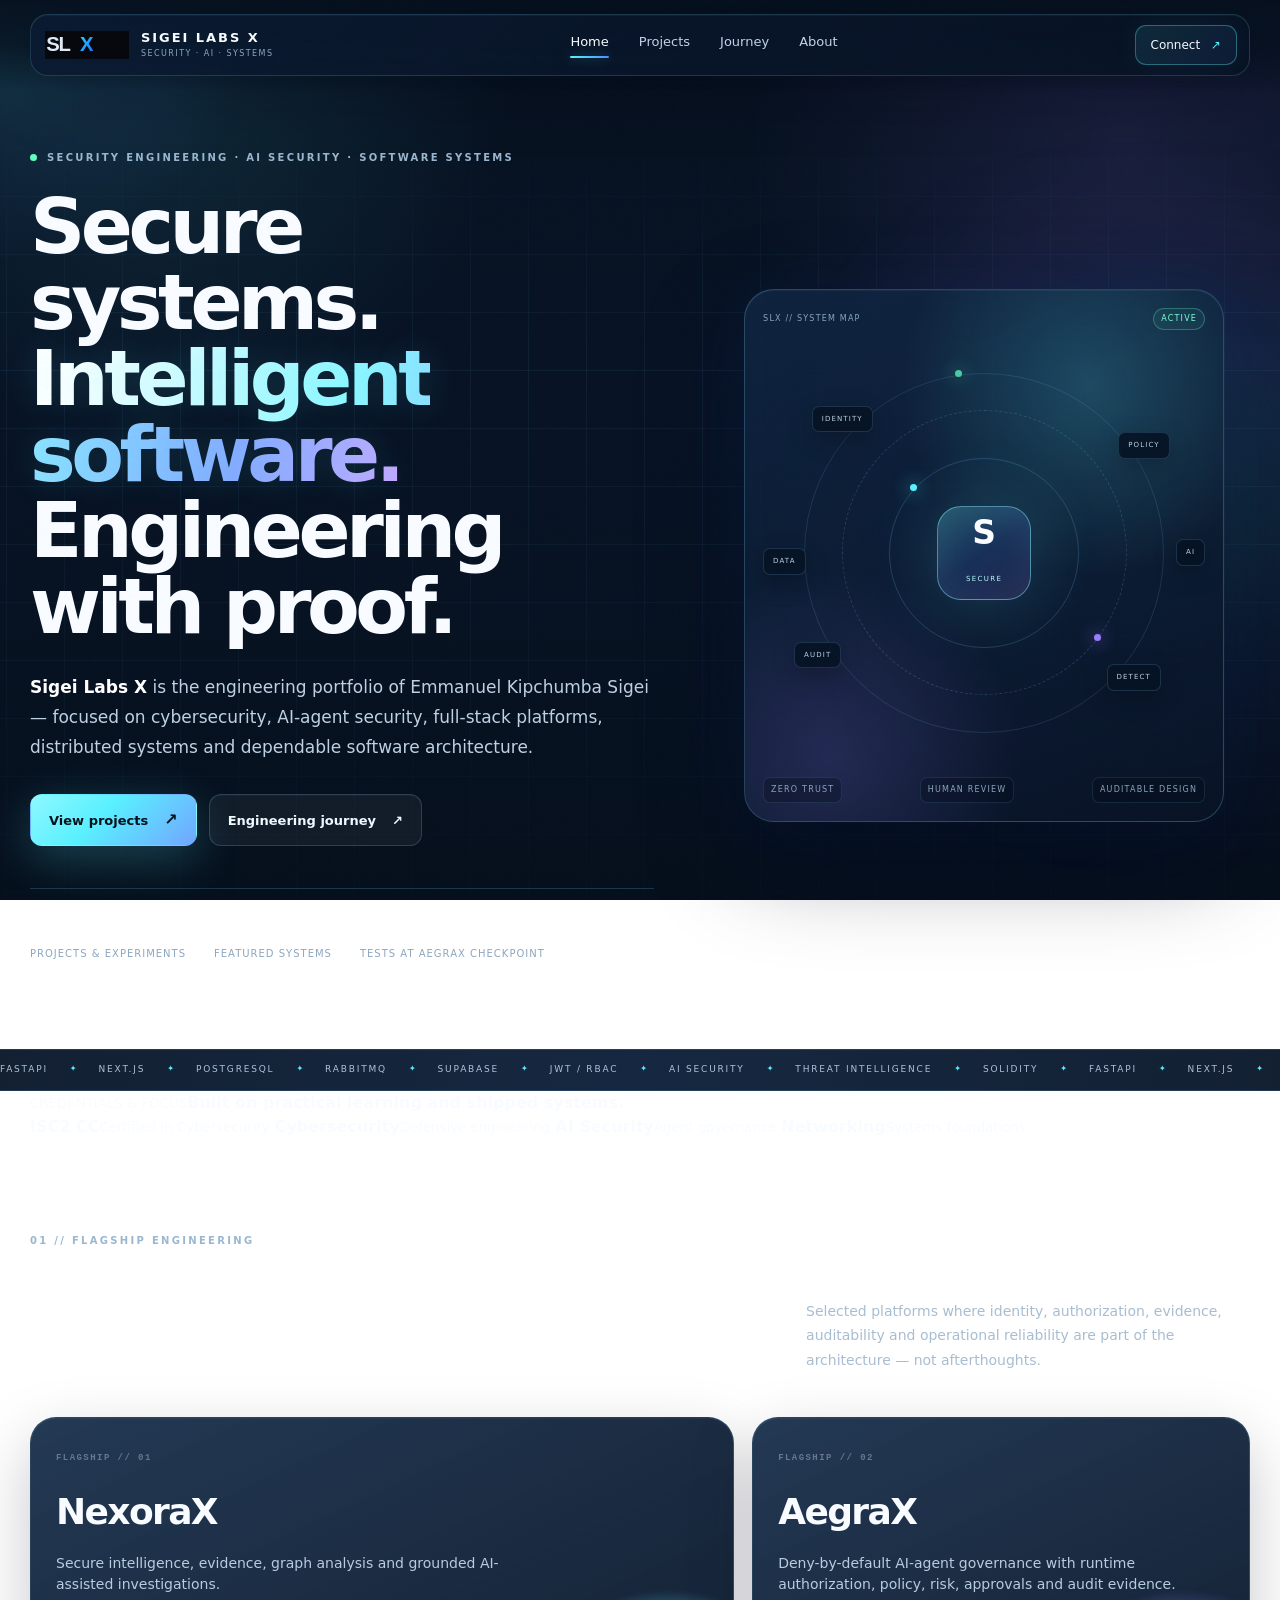
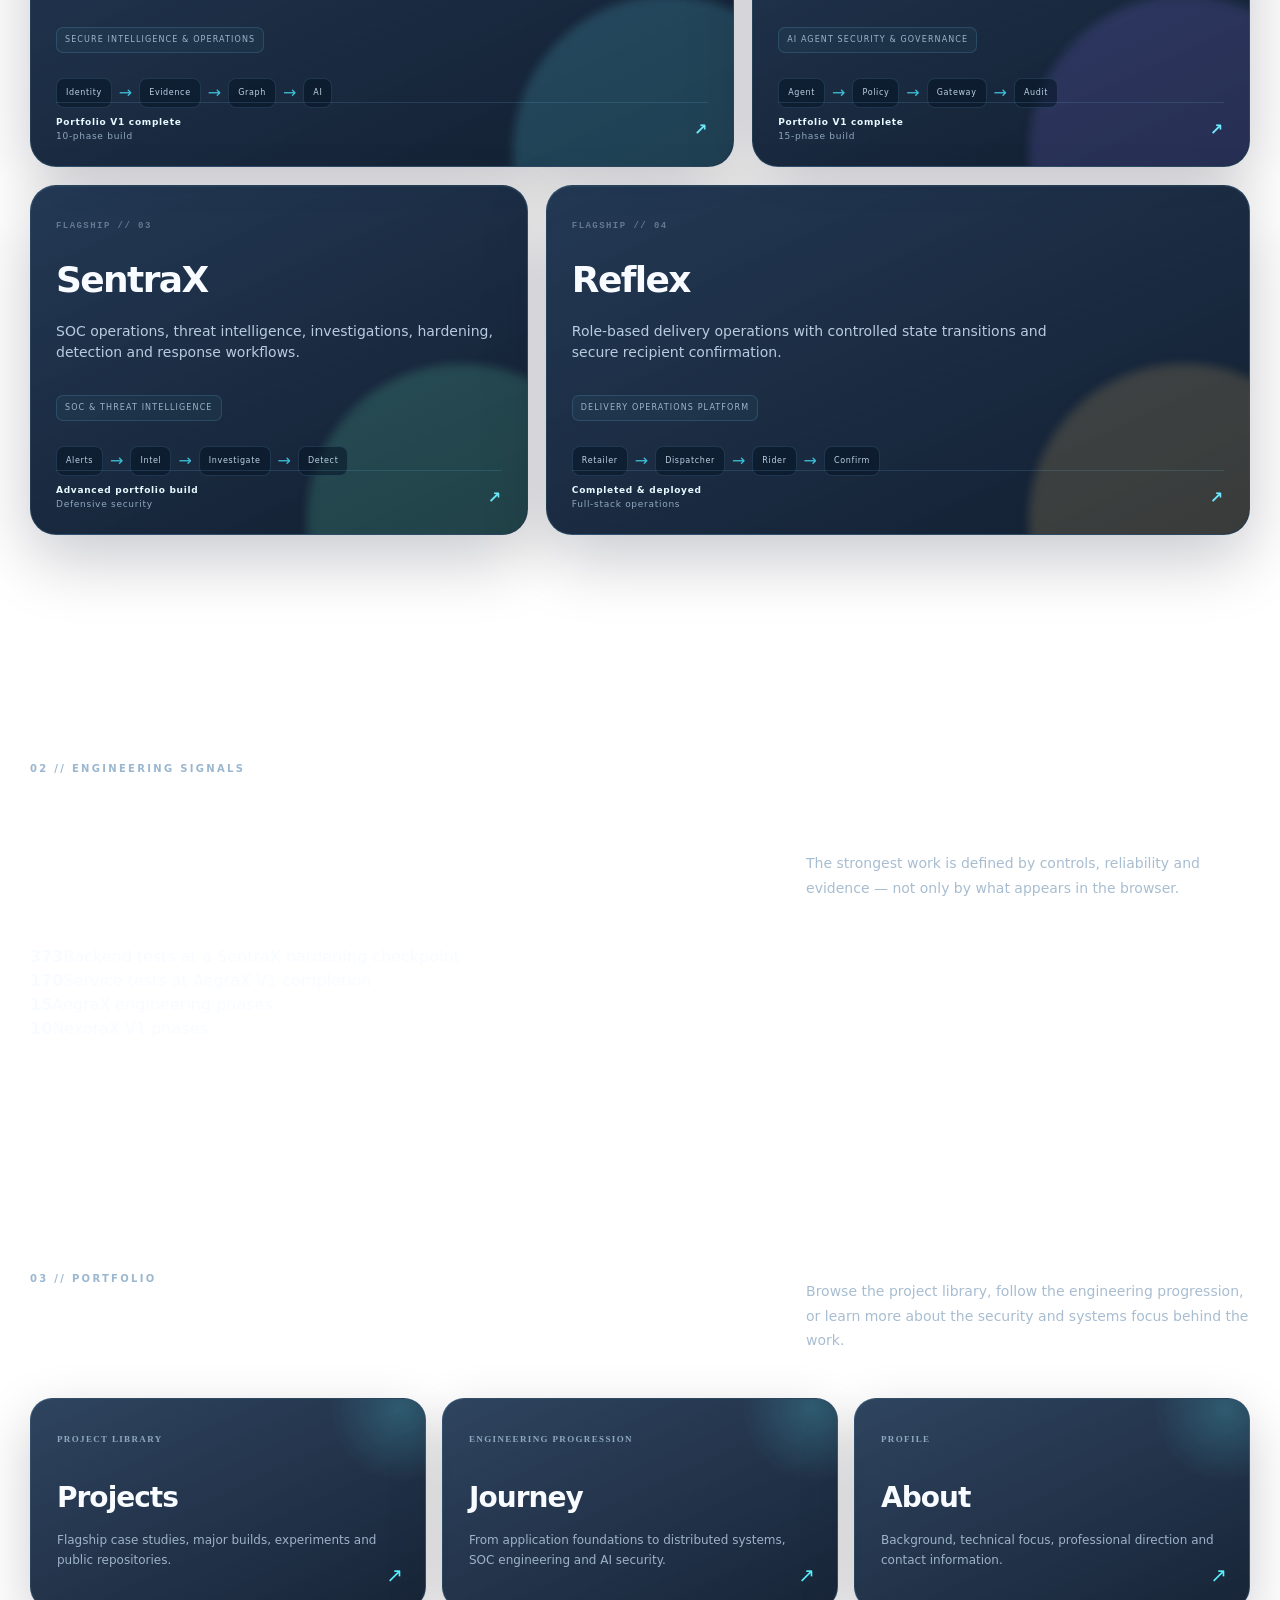
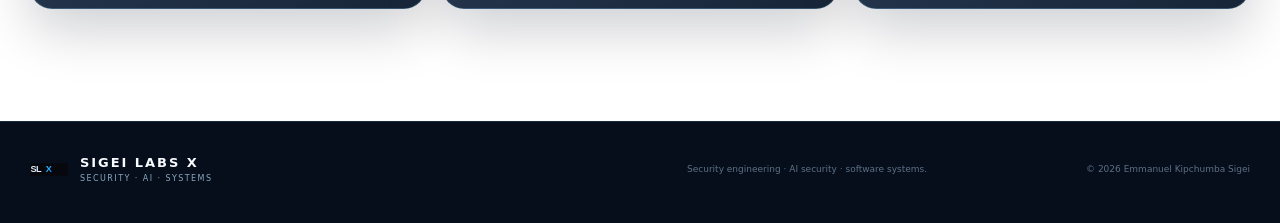
==== commit 225793ed: "Enhance homepage with credibility, metrics and case-study links" ====
--- a/index.html
+++ b/index.html
@@ -5,6 +5,13 @@
   <meta name="viewport" content="width=device-width, initial-scale=1" />
   <meta name="theme-color" content="#07111f" />
   <meta name="description" content="Sigei Labs X — Emmanuel Kipchumba Sigei's portfolio in cybersecurity, AI security, secure software and systems engineering." />
+  <meta property="og:type" content="website" />
+  <meta property="og:title" content="Sigei Labs X — Security, AI & Software Systems" />
+  <meta property="og:description" content="Cybersecurity, AI security, secure software and systems engineering by Emmanuel Kipchumba Sigei." />
+  <meta property="og:url" content="https://6manusigei3.github.io/sigei-labs-portfolio/" />
+  <meta name="twitter:card" content="summary" />
+  <meta name="twitter:title" content="Sigei Labs X" />
+  <meta name="twitter:description" content="Security Engineering · AI Security · Software Systems" />
   <title>Sigei Labs X — Security, AI & Software Systems</title>
   <link rel="icon" href="favicon.svg" type="image/svg+xml" />
   <link rel="stylesheet" href="styles/base.css" />
@@ -35,7 +42,7 @@
         <h1>Secure systems.<br/><em>Intelligent software.</em><br/>Engineering with proof.</h1>
         <p class="hero-sub"><strong>Sigei Labs X</strong> is the engineering portfolio of Emmanuel Kipchumba Sigei — focused on cybersecurity, AI-agent security, full-stack platforms, distributed systems and dependable software architecture.</p>
         <div class="hero-actions"><a class="btn btn-primary" href="projects.html">View projects <span>↗</span></a><a class="btn btn-ghost" href="journey.html">Engineering journey <span>↗</span></a></div>
-        <div class="hero-proof"><div><b>3</b><span>Flagship security platforms</span></div><div><b>20+</b><span>Projects & experiments</span></div><div><b>AI × SEC</b><span>Core engineering focus</span></div></div>
+        <div class="hero-proof"><div><b>20+</b><span>Projects & experiments</span></div><div><b>4</b><span>Featured systems</span></div><div><b>170+</b><span>Tests at AegraX checkpoint</span></div></div>
       </div>
 
       <div class="hero-visual reveal" data-delay="120" aria-label="Abstract security architecture visualization">
@@ -45,18 +52,38 @@
 
     <section class="marquee" aria-label="Technology highlights"><div class="marquee-track"><span>FASTAPI</span><i>✦</i><span>NEXT.JS</span><i>✦</i><span>POSTGRESQL</span><i>✦</i><span>RABBITMQ</span><i>✦</i><span>SUPABASE</span><i>✦</i><span>JWT / RBAC</span><i>✦</i><span>AI SECURITY</span><i>✦</i><span>THREAT INTELLIGENCE</span><i>✦</i><span>SOLIDITY</span><i>✦</i><span>FASTAPI</span><i>✦</i><span>NEXT.JS</span><i>✦</i><span>POSTGRESQL</span><i>✦</i><span>RABBITMQ</span><i>✦</i><span>SUPABASE</span><i>✦</i><span>JWT / RBAC</span><i>✦</i><span>AI SECURITY</span><i>✦</i><span>THREAT INTELLIGENCE</span><i>✦</i><span>SOLIDITY</span><i>✦</i></div></section>
 
+    <section class="trust-strip shell reveal" aria-label="Credentials and engineering focus">
+      <div class="trust-label"><small>CREDENTIALS & FOCUS</small><strong>Built on practical learning and shipped systems.</strong></div>
+      <div class="trust-items">
+        <span><b>ISC2 CC</b><small>Certified in Cybersecurity</small></span>
+        <span><b>Cybersecurity</b><small>Defensive engineering</small></span>
+        <span><b>AI Security</b><small>Agent governance</small></span>
+        <span><b>Networking</b><small>Systems foundations</small></span>
+      </div>
+    </section>
+
     <section class="home-featured shell">
       <div class="section-head reveal"><div><span class="kicker">01 // FLAGSHIP ENGINEERING</span><h2>Systems built around security</h2></div><p>Selected platforms where identity, authorization, evidence, auditability and operational reliability are part of the architecture — not afterthoughts.</p></div>
       <div class="flagship-grid">
-        <a class="flagship-card reveal" href="projects.html#nexorax" style="--accent:#64e7ff"><div class="card-glow" style="background:#64e7ff"></div><span class="serial">FLAGSHIP // 01</span><h3>NexoraX</h3><p class="tagline">Secure intelligence, evidence, graph analysis and grounded AI-assisted investigations.</p><span class="project-type">SECURE INTELLIGENCE & OPERATIONS</span><div class="mini-arch"><span>Identity</span><i>→</i><span>Evidence</span><i>→</i><span>Graph</span><i>→</i><span>AI</span></div><div class="card-foot"><span><b>Portfolio V1 complete</b><br/>10-phase build</span><strong>↗</strong></div></a>
-        <a class="flagship-card reveal" href="projects.html#aegrax" style="--accent:#8d7cff" data-delay="60"><div class="card-glow" style="background:#8d7cff"></div><span class="serial">FLAGSHIP // 02</span><h3>AegraX</h3><p class="tagline">Deny-by-default AI-agent governance with runtime authorization, policy, risk, approvals and audit evidence.</p><span class="project-type">AI AGENT SECURITY & GOVERNANCE</span><div class="mini-arch"><span>Agent</span><i>→</i><span>Policy</span><i>→</i><span>Gateway</span><i>→</i><span>Audit</span></div><div class="card-foot"><span><b>Portfolio V1 complete</b><br/>15-phase build</span><strong>↗</strong></div></a>
-        <a class="flagship-card reveal" href="projects.html#sentrax" style="--accent:#69f0bd" data-delay="120"><div class="card-glow" style="background:#69f0bd"></div><span class="serial">FLAGSHIP // 03</span><h3>SentraX</h3><p class="tagline">SOC operations, threat intelligence, investigations, hardening, detection and response workflows.</p><span class="project-type">SOC & THREAT INTELLIGENCE</span><div class="mini-arch"><span>Alerts</span><i>→</i><span>Intel</span><i>→</i><span>Investigate</span><i>→</i><span>Detect</span></div><div class="card-foot"><span><b>Advanced portfolio build</b><br/>Defensive security</span><strong>↗</strong></div></a>
-        <a class="flagship-card reveal" href="projects.html#reflex" style="--accent:#f5c76a" data-delay="180"><div class="card-glow" style="background:#f5c76a"></div><span class="serial">FLAGSHIP // 04</span><h3>Reflex</h3><p class="tagline">Role-based delivery operations with controlled state transitions and secure recipient confirmation.</p><span class="project-type">DELIVERY OPERATIONS PLATFORM</span><div class="mini-arch"><span>Retailer</span><i>→</i><span>Dispatcher</span><i>→</i><span>Rider</span><i>→</i><span>Confirm</span></div><div class="card-foot"><span><b>Completed & deployed</b><br/>Full-stack operations</span><strong>↗</strong></div></a>
+        <a class="flagship-card reveal" href="case-studies/nexorax.html" style="--accent:#64e7ff"><div class="card-glow" style="background:#64e7ff"></div><span class="serial">FLAGSHIP // 01</span><h3>NexoraX</h3><p class="tagline">Secure intelligence, evidence, graph analysis and grounded AI-assisted investigations.</p><span class="project-type">SECURE INTELLIGENCE & OPERATIONS</span><div class="mini-arch"><span>Identity</span><i>→</i><span>Evidence</span><i>→</i><span>Graph</span><i>→</i><span>AI</span></div><div class="card-foot"><span><b>Portfolio V1 complete</b><br/>10-phase build</span><strong>↗</strong></div></a>
+        <a class="flagship-card reveal" href="case-studies/aegrax.html" style="--accent:#8d7cff" data-delay="60"><div class="card-glow" style="background:#8d7cff"></div><span class="serial">FLAGSHIP // 02</span><h3>AegraX</h3><p class="tagline">Deny-by-default AI-agent governance with runtime authorization, policy, risk, approvals and audit evidence.</p><span class="project-type">AI AGENT SECURITY & GOVERNANCE</span><div class="mini-arch"><span>Agent</span><i>→</i><span>Policy</span><i>→</i><span>Gateway</span><i>→</i><span>Audit</span></div><div class="card-foot"><span><b>Portfolio V1 complete</b><br/>15-phase build</span><strong>↗</strong></div></a>
+        <a class="flagship-card reveal" href="case-studies/sentrax.html" style="--accent:#69f0bd" data-delay="120"><div class="card-glow" style="background:#69f0bd"></div><span class="serial">FLAGSHIP // 03</span><h3>SentraX</h3><p class="tagline">SOC operations, threat intelligence, investigations, hardening, detection and response workflows.</p><span class="project-type">SOC & THREAT INTELLIGENCE</span><div class="mini-arch"><span>Alerts</span><i>→</i><span>Intel</span><i>→</i><span>Investigate</span><i>→</i><span>Detect</span></div><div class="card-foot"><span><b>Advanced portfolio build</b><br/>Defensive security</span><strong>↗</strong></div></a>
+        <a class="flagship-card reveal" href="case-studies/reflex.html" style="--accent:#f5c76a" data-delay="180"><div class="card-glow" style="background:#f5c76a"></div><span class="serial">FLAGSHIP // 04</span><h3>Reflex</h3><p class="tagline">Role-based delivery operations with controlled state transitions and secure recipient confirmation.</p><span class="project-type">DELIVERY OPERATIONS PLATFORM</span><div class="mini-arch"><span>Retailer</span><i>→</i><span>Dispatcher</span><i>→</i><span>Rider</span><i>→</i><span>Confirm</span></div><div class="card-foot"><span><b>Completed & deployed</b><br/>Full-stack operations</span><strong>↗</strong></div></a>
+      </div>
+    </section>
+
+    <section class="section shell proof-section">
+      <div class="section-head reveal"><div><span class="kicker">02 // ENGINEERING SIGNALS</span><h2>Depth beyond the interface</h2></div><p>The strongest work is defined by controls, reliability and evidence — not only by what appears in the browser.</p></div>
+      <div class="proof-grid reveal">
+        <article><strong>373</strong><span>Backend tests at a SentraX hardening checkpoint</span></article>
+        <article><strong>170</strong><span>Service tests at AegraX V1 completion</span></article>
+        <article><strong>15</strong><span>AegraX engineering phases</span></article>
+        <article><strong>10</strong><span>NexoraX V1 phases</span></article>
       </div>
     </section>
 
     <section class="section shell">
-      <div class="section-head reveal"><div><span class="kicker">02 // PORTFOLIO</span><h2>Explore Sigei Labs X</h2></div><p>Browse the project library, follow the engineering progression, or learn more about the security and systems focus behind the work.</p></div>
+      <div class="section-head reveal"><div><span class="kicker">03 // PORTFOLIO</span><h2>Explore Sigei Labs X</h2></div><p>Browse the project library, follow the engineering progression, or learn more about the security and systems focus behind the work.</p></div>
       <div class="page-nav-grid reveal"><a class="page-nav-card" href="projects.html"><small>PROJECT LIBRARY</small><h3>Projects</h3><p>Flagship case studies, major builds, experiments and public repositories.</p></a><a class="page-nav-card" href="journey.html"><small>ENGINEERING PROGRESSION</small><h3>Journey</h3><p>From application foundations to distributed systems, SOC engineering and AI security.</p></a><a class="page-nav-card" href="about.html"><small>PROFILE</small><h3>About</h3><p>Background, technical focus, professional direction and contact information.</p></a></div>
     </section>
   </main>
--- a/styles/base.css
+++ b/styles/base.css
@@ -1,9 +1,11 @@
 :root{
-  --bg:#06080d;--bg2:#090d15;--panel:#0d131f;--panel2:#101827;--text:#f5f8ff;--muted:#93a4ba;
-  --line:rgba(155,190,230,.14);--cyan:#64e7ff;--cyan2:#27c3e6;--violet:#8d7cff;--green:#69f0bd;--amber:#f5c76a;
-  --max:1220px;--radius:26px;--shadow:0 30px 80px rgba(0,0,0,.38)
+  --bg:#07111f;--bg2:#0b1730;--panel:#0d1b32;--panel2:#122542;--text:#f8fbff;--muted:#a9bdd2;
+  --line:rgba(121,208,255,.20);--cyan:#59f0ff;--cyan2:#22cfff;--blue:#4f8cff;--violet:#9b7cff;--green:#61ffc0;--amber:#ffd66b;
+  --max:1220px;--radius:26px;--shadow:0 30px 90px rgba(0,10,30,.42)
 }
-*{box-sizing:border-box}html{scroll-behavior:smooth}body{margin:0;background:var(--bg);color:var(--text);font-family:Inter,ui-sans-serif,system-ui,-apple-system,BlinkMacSystemFont,"Segoe UI",sans-serif;line-height:1.5;overflow-x:hidden}a{color:inherit;text-decoration:none}button{font:inherit}.shell{width:min(var(--max),calc(100% - 42px));margin-inline:auto}.noise{position:fixed;inset:0;pointer-events:none;z-index:100;opacity:.15;background-image:url("data:image/svg+xml,%3Csvg viewBox='0 0 180 180' xmlns='http://www.w3.org/2000/svg'%3E%3Cfilter id='n'%3E%3CfeTurbulence type='fractalNoise' baseFrequency='.9' numOctaves='3' stitchTiles='stitch'/%3E%3C/filter%3E%3Crect width='100%25' height='100%25' filter='url(%23n)' opacity='.11'/%3E%3C/svg%3E")}.mouse-glow{position:fixed;left:0;top:0;width:520px;height:520px;border-radius:50%;background:radial-gradient(circle,rgba(65,210,255,.10),transparent 67%);pointer-events:none;z-index:-1;transform:translate(-50%,-50%)}
-.nav-wrap{position:fixed;z-index:60;top:0;left:0;right:0;padding:14px 0;background:linear-gradient(to bottom,rgba(6,8,13,.88),rgba(6,8,13,.58),transparent);backdrop-filter:blur(14px);-webkit-backdrop-filter:blur(14px)}.nav{display:flex;align-items:center;justify-content:space-between;border:1px solid rgba(255,255,255,.07);background:rgba(8,12,19,.72);border-radius:18px;padding:10px 12px 10px 14px;box-shadow:0 14px 50px rgba(0,0,0,.24)}.brand{display:flex;align-items:center;gap:12px}.brand-mark{display:block;width:84px;height:36px;border:0;border-radius:0;background:url('../logo-slx.svg') left center/contain no-repeat;box-shadow:none;font-size:0;letter-spacing:0;flex:0 0 auto}.brand-mark span{display:none}.brand-copy{display:grid;line-height:1.05}.brand-copy b{font-size:13px;letter-spacing:.16em}.brand-copy small{margin-top:5px;color:#73849a;font-size:8px;letter-spacing:.18em}.nav-links{display:flex;gap:30px}.nav-links a{color:#aebccd;font-size:13px;transition:.25s}.nav-links a:hover{color:white}.nav-cta{font-size:12px;border:1px solid rgba(100,231,255,.22);padding:10px 15px;border-radius:11px;background:rgba(100,231,255,.06)}.nav-cta span{color:var(--cyan);margin-left:7px}.menu-btn{display:none;background:none;border:0;color:white;font-size:24px}
-.footer-brand .brand-mark{width:76px;height:32px}
-@media(max-width:760px){.brand-mark{width:72px;height:31px}.brand-copy b{font-size:11px;letter-spacing:.13em}.brand-copy small{font-size:7px}}
+*{box-sizing:border-box}html{scroll-behavior:smooth}body{margin:0;color:var(--text);font-family:Inter,ui-sans-serif,system-ui,-apple-system,BlinkMacSystemFont,"Segoe UI",sans-serif;line-height:1.5;overflow-x:hidden;background:
+radial-gradient(circle at 12% 8%,rgba(89,240,255,.11),transparent 26%),
+radial-gradient(circle at 88% 16%,rgba(155,124,255,.12),transparent 28%),
+linear-gradient(180deg,#07111f 0%,#081426 45%,#06101d 100%);background-attachment:fixed}a{color:inherit;text-decoration:none}button{font:inherit}.shell{width:min(var(--max),calc(100% - 42px));margin-inline:auto}.noise{position:fixed;inset:0;pointer-events:none;z-index:100;opacity:.08;background-image:url("data:image/svg+xml,%3Csvg viewBox='0 0 180 180' xmlns='http://www.w3.org/2000/svg'%3E%3Cfilter id='n'%3E%3CfeTurbulence type='fractalNoise' baseFrequency='.9' numOctaves='3' stitchTiles='stitch'/%3E%3C/filter%3E%3Crect width='100%25' height='100%25' filter='url(%23n)' opacity='.11'/%3E%3C/svg%3E")}.mouse-glow{position:fixed;left:0;top:0;width:560px;height:560px;border-radius:50%;background:radial-gradient(circle,rgba(89,240,255,.14),rgba(79,140,255,.06) 40%,transparent 68%);pointer-events:none;z-index:-1;transform:translate(-50%,-50%)}
+.nav-wrap{position:fixed;z-index:60;top:0;left:0;right:0;padding:14px 0;background:linear-gradient(to bottom,rgba(7,17,31,.94),rgba(7,17,31,.72),transparent);backdrop-filter:blur(18px);-webkit-backdrop-filter:blur(18px)}.nav{display:flex;align-items:center;justify-content:space-between;border:1px solid rgba(121,208,255,.18);background:linear-gradient(135deg,rgba(11,27,50,.90),rgba(8,19,36,.84));border-radius:18px;padding:10px 12px 10px 14px;box-shadow:0 18px 60px rgba(0,8,25,.32),inset 0 1px rgba(255,255,255,.04)}.brand{display:flex;align-items:center;gap:12px}.brand-mark{display:block;width:84px;height:36px;border:0;border-radius:0;background:url('../logo-slx.svg') left center/contain no-repeat;box-shadow:none;font-size:0;letter-spacing:0;flex:0 0 auto}.brand-copy{display:grid;line-height:1.05}.brand-copy b{font-size:13px;letter-spacing:.15em}.brand-copy small{margin-top:5px;color:#8ba6c0;font-size:8px;letter-spacing:.18em}.nav-links{display:flex;gap:30px}.nav-links a{color:#c0d3e8;font-size:13px;transition:.25s}.nav-links a:hover{color:white}.nav-cta{font-size:12px;border:1px solid rgba(89,240,255,.34);padding:10px 15px;border-radius:11px;background:linear-gradient(135deg,rgba(89,240,255,.10),rgba(79,140,255,.08));box-shadow:0 0 30px rgba(89,240,255,.06)}.nav-cta span{color:var(--cyan);margin-left:7px}.menu-btn{display:none;background:none;border:0;color:white;font-size:24px}.footer-brand .brand-mark{width:76px;height:32px}
+@media(max-width:760px){.shell{width:min(var(--max),calc(100% - 26px))}.brand-mark{width:72px;height:31px}.brand-copy b{font-size:11px;letter-spacing:.12em}.brand-copy small{font-size:7px}.nav-links{position:absolute;top:72px;left:13px;right:13px;display:none;flex-direction:column;gap:0;padding:8px;border:1px solid rgba(121,208,255,.18);background:#0a1629;border-radius:15px;box-shadow:0 20px 60px rgba(0,0,0,.35)}.nav-links.open{display:flex}.nav-links a{padding:12px}.nav-cta{display:none}.menu-btn{display:block}}
--- a/styles/hero.css
+++ b/styles/hero.css
@@ -1,3 +1,4 @@
-.hero{min-height:100vh;padding:150px 0 88px;display:grid;grid-template-columns:1.12fr .88fr;gap:60px;align-items:center;position:relative}.hero-grid{position:absolute;inset:80px -20vw 0;background-image:linear-gradient(rgba(111,157,202,.055) 1px,transparent 1px),linear-gradient(90deg,rgba(111,157,202,.055) 1px,transparent 1px);background-size:58px 58px;mask-image:linear-gradient(to bottom,transparent 5%,black 30%,transparent 95%);z-index:-2}.hero-grid:after{content:"";position:absolute;width:760px;height:760px;border-radius:50%;right:-30px;top:40px;background:radial-gradient(circle,rgba(83,221,255,.1),rgba(134,100,255,.05) 36%,transparent 66%);filter:blur(10px)}.eyebrow,.kicker{font-size:10px;letter-spacing:.23em;font-weight:800;color:#7f92aa}.eyebrow{display:flex;align-items:center;gap:10px;margin-bottom:24px}.pulse-dot{width:7px;height:7px;border-radius:50%;background:var(--green);box-shadow:0 0 0 0 rgba(105,240,189,.55);animation:pulse 2.2s infinite}.hero h1{margin:0;font-size:clamp(47px,6vw,84px);line-height:.99;letter-spacing:-.058em;max-width:800px}.hero h1 em{font-style:normal;color:transparent;-webkit-text-stroke:1px rgba(206,239,255,.62);text-shadow:0 0 30px rgba(100,231,255,.10)}.hero-sub{color:#a8b6c9;font-size:17px;max-width:680px;margin:28px 0 32px;line-height:1.75}.hero-sub strong{color:#eef7ff;font-weight:650}.hero-actions,.contact-actions{display:flex;gap:12px;flex-wrap:wrap}.btn{display:inline-flex;align-items:center;gap:16px;padding:13px 18px;border-radius:12px;font-size:13px;font-weight:700;border:1px solid transparent;transition:.25s;cursor:pointer}.btn:hover{transform:translateY(-2px)}.btn-primary{color:#031017;background:linear-gradient(135deg,var(--cyan),#9ff1ff);box-shadow:0 10px 40px rgba(48,208,240,.16)}.btn-primary span{font-size:16px}.btn-ghost{border-color:rgba(255,255,255,.12);background:rgba(255,255,255,.035);color:#dce7f5}.hero-proof{display:flex;gap:28px;margin-top:42px;padding-top:24px;border-top:1px solid var(--line)}.hero-proof div{display:grid;gap:3px}.hero-proof b{font-size:20px;color:#eaffff}.hero-proof span{color:#6e8098;font-size:10px;text-transform:uppercase;letter-spacing:.1em}
-.hero-visual{display:flex;justify-content:center}.orbital-card{width:min(100%,470px);aspect-ratio:.9;border:1px solid rgba(144,193,232,.16);border-radius:30px;background:linear-gradient(155deg,rgba(14,22,34,.88),rgba(8,12,18,.72));box-shadow:var(--shadow),inset 0 1px rgba(255,255,255,.04);padding:18px;position:relative;overflow:hidden}.orbital-card:before{content:"";position:absolute;inset:0;background:radial-gradient(circle at 70% 20%,rgba(93,218,255,.12),transparent 35%),radial-gradient(circle at 20% 90%,rgba(141,124,255,.12),transparent 32%)}.orbital-top,.orbital-bottom{position:relative;z-index:2;display:flex;justify-content:space-between;align-items:center;color:#62738a;font-size:8px;letter-spacing:.15em}.live{color:var(--green);border:1px solid rgba(105,240,189,.2);padding:4px 7px;border-radius:999px}.orbital-bottom{position:absolute;bottom:18px;left:18px;right:18px;gap:6px}.orbital-bottom span{border:1px solid rgba(255,255,255,.06);border-radius:7px;padding:6px 7px;background:rgba(0,0,0,.18)}.orbital-scene{height:calc(100% - 50px);position:relative;display:grid;place-items:center}.core{position:absolute;z-index:4;width:92px;height:92px;border-radius:24px;display:grid;place-items:center;background:linear-gradient(145deg,rgba(91,226,255,.20),rgba(141,124,255,.14));border:1px solid rgba(120,232,255,.34);box-shadow:0 0 60px rgba(75,215,255,.13),inset 0 0 40px rgba(255,255,255,.04)}.core span{font-size:33px;font-weight:900;line-height:.8}.core small{font-size:7px;letter-spacing:.19em;color:#7ee9ff}.orbit{position:absolute;border-radius:50%;border:1px solid rgba(114,173,215,.15)}.orbit:before{content:"";position:absolute;width:7px;height:7px;border-radius:50%;background:var(--cyan);box-shadow:0 0 16px var(--cyan)}.orbit-1{width:190px;height:190px;animation:spin 20s linear infinite}.orbit-1:before{left:20px;top:25px}.orbit-2{width:285px;height:285px;border-style:dashed;animation:spin 34s linear infinite reverse}.orbit-2:before{right:25px;bottom:53px;background:var(--violet);box-shadow:0 0 15px var(--violet)}.orbit-3{width:360px;height:360px;opacity:.6;animation:spin 50s linear infinite}.orbit-3:before{left:42%;top:-4px;background:var(--green);box-shadow:0 0 15px var(--green)}.node{position:absolute;z-index:3;font-size:7px;letter-spacing:.16em;color:#93a9c1;border:1px solid rgba(255,255,255,.08);padding:7px 9px;border-radius:7px;background:rgba(7,11,17,.9);box-shadow:0 8px 24px rgba(0,0,0,.22)}.n1{top:17%;left:11%}.n2{top:23%;right:8%}.n3{bottom:24%;left:7%}.n4{bottom:19%;right:10%}.n5{top:47%;right:0}.n6{top:49%;left:0}
-.marquee{border-block:1px solid var(--line);overflow:hidden;background:#080c13}.marquee-track{display:flex;width:max-content;gap:22px;padding:13px 0;animation:marquee 34s linear infinite}.marquee span{font-size:9px;letter-spacing:.2em;color:#8496ab}.marquee i{color:#2fbad3;font-style:normal;font-size:8px}
+.hero{min-height:100vh;padding:150px 0 88px;display:grid;grid-template-columns:1.08fr .92fr;gap:64px;align-items:center;position:relative}.hero-grid{position:absolute;inset:80px -20vw 0;background-image:linear-gradient(rgba(125,210,255,.07) 1px,transparent 1px),linear-gradient(90deg,rgba(125,210,255,.07) 1px,transparent 1px);background-size:58px 58px;mask-image:linear-gradient(to bottom,transparent 4%,black 28%,transparent 96%);z-index:-2}.hero-grid:after{content:"";position:absolute;width:820px;height:820px;border-radius:50%;right:-60px;top:10px;background:radial-gradient(circle,rgba(89,240,255,.18),rgba(79,140,255,.10) 34%,rgba(155,124,255,.07) 48%,transparent 68%);filter:blur(8px)}.eyebrow,.kicker{font-size:10px;letter-spacing:.23em;font-weight:800;color:#9bb7d0}.eyebrow{display:flex;align-items:center;gap:10px;margin-bottom:24px}.pulse-dot{width:7px;height:7px;border-radius:50%;background:var(--green);box-shadow:0 0 0 0 rgba(97,255,192,.6);animation:pulse 2.2s infinite}.hero h1{margin:0;font-size:clamp(47px,6vw,84px);line-height:.99;letter-spacing:-.058em;max-width:820px}.hero h1 em{font-style:normal;color:transparent;background:linear-gradient(100deg,#ffffff 5%,#8ff7ff 42%,#86a9ff 78%,#c4a8ff);-webkit-background-clip:text;background-clip:text;text-shadow:0 0 34px rgba(89,240,255,.14)}.hero-sub{color:#bed0e2;font-size:17px;max-width:700px;margin:28px 0 32px;line-height:1.75}.hero-sub strong{color:#ffffff;font-weight:700}.hero-actions,.contact-actions{display:flex;gap:12px;flex-wrap:wrap}.btn{display:inline-flex;align-items:center;gap:16px;padding:13px 18px;border-radius:12px;font-size:13px;font-weight:750;border:1px solid transparent;transition:.25s;cursor:pointer}.btn:hover{transform:translateY(-2px)}.btn-primary{color:#03131d;background:linear-gradient(135deg,#8ff8ff 0%,#59f0ff 42%,#72a5ff 100%);box-shadow:0 12px 46px rgba(89,240,255,.24)}.btn-primary span{font-size:16px}.btn-ghost{border-color:rgba(151,207,255,.20);background:rgba(255,255,255,.05);color:#eef8ff;box-shadow:inset 0 1px rgba(255,255,255,.04)}.btn-ghost:hover{border-color:rgba(89,240,255,.36);background:rgba(89,240,255,.07)}.hero-proof{display:flex;gap:28px;margin-top:42px;padding-top:24px;border-top:1px solid rgba(121,208,255,.20)}.hero-proof div{display:grid;gap:3px}.hero-proof b{font-size:20px;color:#ffffff}.hero-proof span{color:#8da6bf;font-size:10px;text-transform:uppercase;letter-spacing:.1em}
+.hero-visual{display:flex;justify-content:center}.orbital-card{width:min(100%,480px);aspect-ratio:.9;border:1px solid rgba(125,215,255,.24);border-radius:30px;background:linear-gradient(155deg,rgba(16,37,66,.92),rgba(9,20,39,.84));box-shadow:0 38px 100px rgba(0,9,30,.45),0 0 80px rgba(79,140,255,.07),inset 0 1px rgba(255,255,255,.05);padding:18px;position:relative;overflow:hidden}.orbital-card:before{content:"";position:absolute;inset:0;background:radial-gradient(circle at 72% 18%,rgba(89,240,255,.20),transparent 34%),radial-gradient(circle at 18% 88%,rgba(155,124,255,.18),transparent 31%)}.orbital-top,.orbital-bottom{position:relative;z-index:2;display:flex;justify-content:space-between;align-items:center;color:#89a5bf;font-size:8px;letter-spacing:.15em}.live{color:#7dffd0;border:1px solid rgba(97,255,192,.28);padding:4px 7px;border-radius:999px;background:rgba(97,255,192,.06)}.orbital-bottom{position:absolute;bottom:18px;left:18px;right:18px;gap:6px}.orbital-bottom span{border:1px solid rgba(121,208,255,.12);border-radius:7px;padding:6px 7px;background:rgba(4,12,24,.30)}.orbital-scene{height:calc(100% - 50px);position:relative;display:grid;place-items:center}.core{position:absolute;z-index:4;width:94px;height:94px;border-radius:24px;display:grid;place-items:center;background:linear-gradient(145deg,rgba(89,240,255,.28),rgba(79,140,255,.18),rgba(155,124,255,.14));border:1px solid rgba(137,238,255,.48);box-shadow:0 0 72px rgba(89,240,255,.20),inset 0 0 40px rgba(255,255,255,.05)}.core span{font-size:33px;font-weight:900;line-height:.8}.core small{font-size:7px;letter-spacing:.19em;color:#b6fbff}.orbit{position:absolute;border-radius:50%;border:1px solid rgba(120,195,255,.20)}.orbit:before{content:"";position:absolute;width:7px;height:7px;border-radius:50%;background:var(--cyan);box-shadow:0 0 18px var(--cyan)}.orbit-1{width:190px;height:190px;animation:spin 20s linear infinite}.orbit-1:before{left:20px;top:25px}.orbit-2{width:285px;height:285px;border-style:dashed;animation:spin 34s linear infinite reverse}.orbit-2:before{right:25px;bottom:53px;background:var(--violet);box-shadow:0 0 17px var(--violet)}.orbit-3{width:360px;height:360px;opacity:.75;animation:spin 50s linear infinite}.orbit-3:before{left:42%;top:-4px;background:var(--green);box-shadow:0 0 17px var(--green)}.node{position:absolute;z-index:3;font-size:7px;letter-spacing:.16em;color:#bed2e6;border:1px solid rgba(139,216,255,.16);padding:7px 9px;border-radius:7px;background:rgba(7,20,37,.92);box-shadow:0 8px 24px rgba(0,0,0,.24)}.n1{top:17%;left:11%}.n2{top:23%;right:8%}.n3{bottom:24%;left:7%}.n4{bottom:19%;right:10%}.n5{top:47%;right:0}.n6{top:49%;left:0}
+.marquee{border-block:1px solid rgba(121,208,255,.16);overflow:hidden;background:linear-gradient(90deg,rgba(9,23,42,.96),rgba(12,31,57,.96),rgba(9,23,42,.96))}.marquee-track{display:flex;width:max-content;gap:22px;padding:13px 0;animation:marquee 34s linear infinite}.marquee span{font-size:9px;letter-spacing:.2em;color:#adc3d9}.marquee i{color:#59f0ff;font-style:normal;font-size:8px}
+@media(max-width:900px){.hero{grid-template-columns:1fr;min-height:auto;padding-top:138px}.hero-copy{max-width:760px}.hero-visual{margin-top:8px}.orbital-card{max-width:470px}}
--- a/styles/pages.css
+++ b/styles/pages.css
@@ -1,2 +1,6 @@
-.page-main{padding-top:92px;min-height:70vh}.page-hero{padding:95px 0 55px;position:relative}.page-hero:before{content:"";position:absolute;inset:-120px 0 auto 0;height:420px;background:radial-gradient(circle at 30% 30%,rgba(100,231,255,.09),transparent 42%),radial-gradient(circle at 70% 20%,rgba(141,124,255,.08),transparent 36%);pointer-events:none}.page-hero>*{position:relative}.page-hero .kicker{display:inline-block}.page-hero h1{font-size:clamp(52px,8vw,108px);line-height:.94;letter-spacing:-.065em;margin:15px 0 22px;max-width:1000px}.page-hero h1 em{font-style:normal;color:var(--cyan)}.page-hero p{max-width:720px;color:#92a3b8;font-size:16px;line-height:1.8}.page-nav-grid{display:grid;grid-template-columns:repeat(3,1fr);gap:15px;margin-top:28px}.page-nav-card{position:relative;display:block;border:1px solid rgba(255,255,255,.085);border-radius:22px;padding:25px;background:linear-gradient(155deg,#0d141f,#080d14);min-height:190px;transition:.3s;overflow:hidden}.page-nav-card:after{content:"↗";position:absolute;right:22px;bottom:18px;color:var(--cyan);font-size:20px}.page-nav-card:hover{transform:translateY(-5px);border-color:rgba(100,231,255,.27)}.page-nav-card small{font:700 9px ui-monospace;color:#667b91;letter-spacing:.15em}.page-nav-card h3{font-size:27px;letter-spacing:-.035em;margin:28px 0 8px}.page-nav-card p{color:#7f91a6;font-size:12px;line-height:1.65;max-width:330px}.home-featured{padding:80px 0 105px}.home-featured .flagship-card{display:block}.home-featured .flagship-card:nth-child(1),.home-featured .flagship-card:nth-child(4){grid-column:span 7}.home-featured .flagship-card:nth-child(2),.home-featured .flagship-card:nth-child(3){grid-column:span 5}.home-featured .flagship-card{min-height:350px}.home-featured .mini-arch{bottom:58px}.home-intro-grid{display:grid;grid-template-columns:1fr 1fr;gap:18px;margin-top:28px}.home-intro-panel{border:1px solid rgba(255,255,255,.08);border-radius:24px;background:linear-gradient(155deg,#0c121c,#080c13);padding:28px}.home-intro-panel h3{font-size:28px;letter-spacing:-.035em;margin:8px 0 12px}.home-intro-panel p{color:#8193a8;font-size:13px;line-height:1.75}.home-intro-panel a{display:inline-block;margin-top:12px;color:#80eaff;font-size:11px}.nav-links a.active{color:#eafcff}.nav-links a.active:after{content:"";display:block;height:1px;background:var(--cyan);margin-top:5px;opacity:.65}.page-footer-gap{margin-top:70px}.compact-contact{padding:80px 0}.compact-contact .contact-inner h2{font-size:clamp(40px,5vw,68px)}
-@media(max-width:850px){.page-nav-grid,.home-intro-grid{grid-template-columns:1fr}.page-hero{padding-top:70px}.home-featured .flagship-card:nth-child(n){grid-column:1/-1}.page-hero h1{font-size:clamp(46px,14vw,78px)}}
+.page-main{padding-top:92px;min-height:70vh}.page-hero{padding:105px 0 64px;position:relative}.page-hero:before{content:"";position:absolute;inset:-130px -12vw auto;height:470px;background:radial-gradient(circle at 24% 30%,rgba(89,240,255,.16),transparent 34%),radial-gradient(circle at 72% 18%,rgba(79,140,255,.14),transparent 32%),radial-gradient(circle at 88% 54%,rgba(155,124,255,.10),transparent 25%);pointer-events:none}.page-hero>*{position:relative}.page-hero .kicker{display:inline-block}.page-hero h1{font-size:clamp(52px,8vw,108px);line-height:.94;letter-spacing:-.065em;margin:15px 0 22px;max-width:1060px}.page-hero h1 em{font-style:normal;color:transparent;background:linear-gradient(100deg,#92f8ff,#75a8ff 56%,#b59aff);-webkit-background-clip:text;background-clip:text}.page-hero p{max-width:760px;color:#b2c6d9;font-size:16px;line-height:1.8}.page-nav-grid{display:grid;grid-template-columns:repeat(3,1fr);gap:16px;margin-top:28px}.page-nav-card{position:relative;display:block;border:1px solid rgba(121,208,255,.18);border-radius:22px;padding:26px;background:linear-gradient(155deg,rgba(18,42,73,.88),rgba(9,23,43,.94));min-height:196px;transition:.3s;overflow:hidden;box-shadow:0 20px 55px rgba(0,8,28,.20)}.page-nav-card:before{content:"";position:absolute;width:150px;height:150px;right:-52px;top:-64px;border-radius:50%;background:radial-gradient(circle,rgba(89,240,255,.20),transparent 68%)}.page-nav-card:after{content:"↗";position:absolute;right:22px;bottom:18px;color:var(--cyan);font-size:20px}.page-nav-card:hover{transform:translateY(-6px);border-color:rgba(89,240,255,.42);box-shadow:0 28px 75px rgba(0,11,38,.32),0 0 40px rgba(89,240,255,.06)}.page-nav-card small{font:700 9px ui-monospace;color:#8fa9c0;letter-spacing:.15em}.page-nav-card h3{font-size:28px;letter-spacing:-.035em;margin:28px 0 8px}.page-nav-card p{color:#9db3c8;font-size:12px;line-height:1.65;max-width:340px}.home-featured{padding:88px 0 108px}.home-featured .flagship-card{display:block}.home-featured .flagship-card:nth-child(1),.home-featured .flagship-card:nth-child(4){grid-column:span 7}.home-featured .flagship-card:nth-child(2),.home-featured .flagship-card:nth-child(3){grid-column:span 5}.home-featured .flagship-card{min-height:350px}.home-featured .mini-arch{bottom:58px}.home-intro-grid{display:grid;grid-template-columns:1fr 1fr;gap:18px;margin-top:28px}.home-intro-panel{border:1px solid rgba(121,208,255,.16);border-radius:24px;background:linear-gradient(155deg,rgba(17,38,67,.9),rgba(8,21,39,.95));padding:28px}.home-intro-panel h3{font-size:28px;letter-spacing:-.035em;margin:8px 0 12px}.home-intro-panel p{color:#a6bbcf;font-size:13px;line-height:1.75}.home-intro-panel a{display:inline-block;margin-top:12px;color:#8ff6ff;font-size:11px}.nav-links a.active{color:#f5fdff}.nav-links a.active:after{content:"";display:block;height:2px;background:linear-gradient(90deg,var(--cyan),var(--blue));margin-top:5px;border-radius:99px;box-shadow:0 0 12px rgba(89,240,255,.35)}.page-footer-gap{margin-top:70px}.compact-contact{padding:88px 0}.compact-contact .contact-inner h2{font-size:clamp(40px,5vw,68px)}
+
+/* Global portfolio polish */
+.section-head h2{color:#fff}.section-head p{color:#a8bdd1}.flagship-card{border-color:rgba(121,208,255,.16)!important;background:linear-gradient(155deg,rgba(17,40,70,.92),rgba(8,21,39,.96))!important;box-shadow:0 24px 65px rgba(0,8,30,.22),inset 0 1px rgba(255,255,255,.04)!important}.flagship-card:hover{border-color:rgba(89,240,255,.42)!important;box-shadow:0 32px 85px rgba(0,9,35,.34),0 0 45px rgba(89,240,255,.07)!important}.flagship-card .tagline{color:#b8cce0!important}.flagship-card .project-type{color:#9cb5cb!important;border-color:rgba(121,208,255,.16)!important;background:rgba(89,240,255,.03)}.mini-arch span{border-color:rgba(121,208,255,.15)!important;background:rgba(7,20,38,.55)!important;color:#bdd1e3!important}.card-foot{border-color:rgba(121,208,255,.14)!important;color:#8fa8c0!important}.card-foot b{color:#e8f9ff!important}.project-card{border-color:rgba(121,208,255,.15)!important;background:linear-gradient(155deg,rgba(15,36,64,.94),rgba(8,22,41,.97))!important;box-shadow:0 18px 52px rgba(0,7,26,.18)}.project-card:hover{border-color:rgba(89,240,255,.38)!important;box-shadow:0 26px 70px rgba(0,9,34,.28),0 0 34px rgba(89,240,255,.05)}.project-card p{color:#a6bbcf!important}.project-card .tags span{color:#98b0c6!important;border-color:rgba(121,208,255,.13)!important;background:rgba(89,240,255,.025)}.filter{border-color:rgba(121,208,255,.15)!important;background:rgba(8,23,43,.9)!important;color:#9eb4c9!important}.filter:hover,.filter.active{border-color:rgba(89,240,255,.40)!important;background:linear-gradient(135deg,rgba(89,240,255,.12),rgba(79,140,255,.10))!important;color:#f1fdff!important;box-shadow:0 0 28px rgba(89,240,255,.05)}.repo-archive{border-color:rgba(121,208,255,.15)!important;background:rgba(8,22,40,.93)!important}.repo-cloud a{border-color:rgba(121,208,255,.13)!important;color:#9fb6cb!important}.repo-cloud a:hover{color:#e8fcff!important;border-color:rgba(89,240,255,.35)!important;background:rgba(89,240,255,.05)}.timeline{border-color:rgba(121,208,255,.16)!important;background:linear-gradient(180deg,rgba(14,34,61,.94),rgba(8,21,39,.97))!important;box-shadow:0 24px 70px rgba(0,8,30,.20)}.timeline article{border-color:rgba(121,208,255,.10)!important}.timeline p{color:#9fb5c9!important}.timeline article>span{background:#0a1b31!important;border-color:rgba(89,240,255,.32)!important;color:#9ff8ff!important}.capability-section{background:linear-gradient(180deg,rgba(10,25,46,.96),rgba(7,18,34,.98))!important;border-color:rgba(121,208,255,.14)!important}.cap{border-color:rgba(121,208,255,.15)!important;background:linear-gradient(155deg,rgba(17,40,70,.94),rgba(8,22,41,.97))!important;box-shadow:0 20px 60px rgba(0,7,27,.18)}.cap>span{border-color:rgba(89,240,255,.26)!important;background:rgba(89,240,255,.08)!important;color:#9cf8ff!important}.cap p{color:#a5bbcf!important}.chips b{color:#9db4c9!important;border-color:rgba(121,208,255,.13)!important}.about-card{border-color:rgba(121,208,255,.17)!important;background:radial-gradient(circle at 10% 10%,rgba(89,240,255,.11),transparent 30%),radial-gradient(circle at 90% 20%,rgba(155,124,255,.09),transparent 26%),linear-gradient(155deg,rgba(16,38,67,.95),rgba(8,21,40,.98))!important;box-shadow:0 28px 80px rgba(0,8,30,.24)}.about-main p{color:#afc3d5!important}.about-terminal{border-color:rgba(121,208,255,.16)!important;background:#06111f!important;box-shadow:0 24px 65px rgba(0,0,0,.32)!important}.contact-section{background:radial-gradient(circle at 50% 0%,rgba(89,240,255,.18),transparent 32%),radial-gradient(circle at 78% 22%,rgba(79,140,255,.12),transparent 25%),#07111f!important;border-color:rgba(121,208,255,.15)!important}.contact-inner p{color:#a9bed2!important}footer{background:#050e1a!important;border-color:rgba(121,208,255,.14)!important}
+
+@media(max-width:850px){.page-nav-grid,.home-intro-grid{grid-template-columns:1fr}.page-hero{padding-top:76px}.home-featured .flagship-card:nth-child(n){grid-column:1/-1}.page-hero h1{font-size:clamp(46px,14vw,78px)}}
